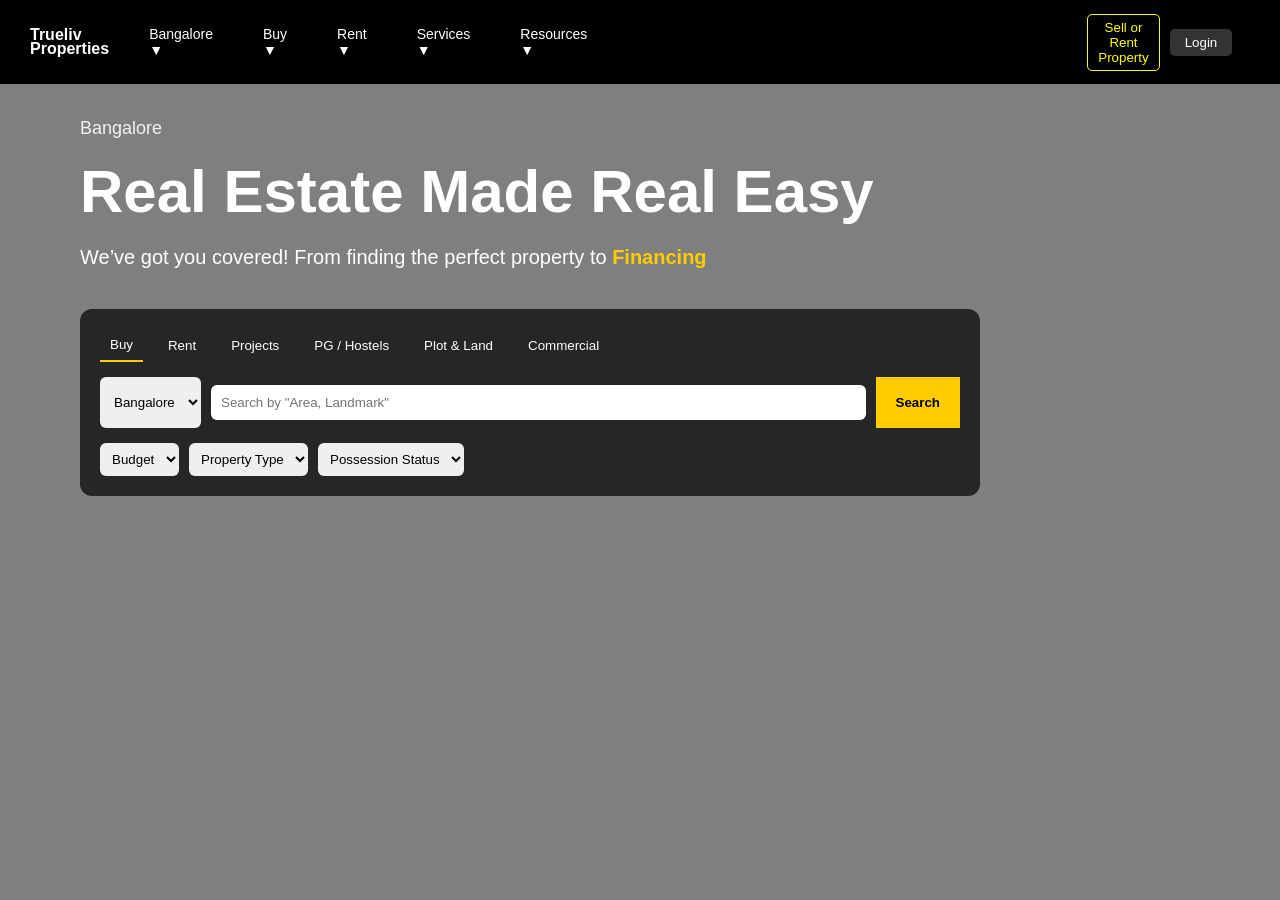
==== index.html @ f79387be "New project" ====
<!DOCTYPE html>
<html>
<head>
    <meta charset="UTF-8">
    <meta name="viewport" content="width=device-width, initial-scale=1.0">
    <title>Trueliv.Properties</title>
    <link rel="stylesheet" href="statics/style/style.css">
</head>

<body>

<!-- NAVBAR -->
<div class="navbar">

    <div class="logo">Trueliv<br>Properties</div>

    <ul class="menu">
        <li class="dropdown" id="cityDropdown">Bangalore ▼
            <div class="dropdown-box" id="dropdown">

       <div class="container">

    <!-- Search -->
   <div class="search-box">
    🔍 <input type="text" id="searchInput" placeholder="Select or type your area">
   </div>
   <p id="noResult" style="display:none; color:red; text-align:center;">
    No results found
   </p>
   
    <!-- Detect Location -->
    <div class="location-row">
    <span id="detectLocation">📍 Detect my location</span>
    <span id="resetLocation">Reset Area</span>
</div>
<h3 id="resultCity"></h3>
    <!-- Top Cities -->
    <div class="section-title">Top Areas</div>

    <div class="city-grid">

    <a href="whitefield.html" class="city-card">
        <img src="https://img.icons8.com/ios/50/city.png">
        <p>Whitefield</p>
    </a>

    <a href="jpnagar.html" class="city-card">
        <img src="https://img.icons8.com/ios/50/city.png">
        <p>JP Nagar</p>
    </a>

    <a href="banashankari.html" class="city-card">
        <img src="https://img.icons8.com/ios/50/city.png">
        <p>Banashankari</p>
    </a>

    <a href="marathalli.html" class="city-card">
        <img src="https://img.icons8.com/ios/50/city.png">
        <p>Marathalli</p>
    </a>

    <a href="bommanahalli.html" class="city-card">
        <img src="https://img.icons8.com/ios/50/city.png">
        <p>Bommanahalli</p>
    </a>

    <a href="jaraganahalli.html" class="city-card">
        <img src="https://img.icons8.com/ios/50/city.png">
        <p>Jaraganahalli</p>
    </a>

    <a href="hsr.html" class="city-card">
        <img src="https://img.icons8.com/ios/50/city.png">
        <p>HSR Layout</p>
    </a>

    <a href="btm.html" class="city-card">
        <img src="https://img.icons8.com/ios/50/city.png">
        <p>BTM Layout</p>
    </a>

    <a href="silkboard.html" class="city-card">
        <img src="https://img.icons8.com/ios/50/city.png">
        <p>Silk Board</p>
    </a>

    <a href="electroniccity.html" class="city-card">
        <img src="https://img.icons8.com/ios/50/city.png">
        <p>Electronic City</p>
    </a>

    <a href="konankunte.html" class="city-card">
        <img src="https://img.icons8.com/ios/50/city.png">
        <p>Konankunte Cross</p>
    </a>

    <a href="jayanagar.html" class="city-card">
        <img src="https://img.icons8.com/ios/50/city.png">
        <p>Jayanagar</p>
    </a>

</div>

    <!-- Other Cities -->
   <div class="section-title">Zones</div>

<div class="other-cities">
    <a href="south-bangalore.html">South Bangalore</a>
    <a href="north-bangalore.html">North Bangalore</a>
    <a href="east-bangalore.html">East Bangalore</a>
    <a href="west-bangalore.html">West Bangalore</a>
</div>

</div>

    </div>
        </li>
        <li>Buy ▼</li>
        <li>Rent ▼</li>
        <li>Services ▼</li>
        <li>Resources ▼</li>
    </ul>

    <div class="right">

        
        <button class="outline-btn">
            Sell or Rent Property 
        </button>

       

        <!-- ✅ CONNECTED LOGIN BUTTON -->
        <button class="login-btn" onclick="openModal()">Login</button>

    </div>

</div>


<!-- MODAL -->
<div class="modal" id="modal">

    <!-- LOGIN -->
    <div class="box" id="loginBox">
        <span class="close" onclick="closeModal()">✖</span>

        <h2>Login to Continue</h2>

        <div class="phone-box">
            <div class="country">+91</div>
            <input type="text" id="loginPhone" placeholder="Enter Mobile Number">
        </div>

        <button class="btn" onclick="login()">Proceed to Login →</button>

        <p>Don’t have an account? 
            <a onclick="showRegister()">Create Account</a>
        </p>
    </div>

    <!-- REGISTER -->
    <div class="box hidden" id="registerBox">
        <span class="close" onclick="closeModal()">✖</span>

        <h2>Create Account</h2>

        <input type="text" id="name" placeholder="Full Name">
        <input type="text" id="phone" placeholder="Mobile Number">
        <input type="password" id="password" placeholder="Password">

        <button class="btn" onclick="register()">Register</button>

        <p>Already have account? 
            <a onclick="showLogin()">Login</a>
        </p>
    </div>

</div>

<!-- HERO SECTION -->
<section class="hero">

    <div class="overlay"></div>

    <div class="hero-content">

        <p class="city">Bangalore</p>

        <h1>Real Estate Made Real Easy</h1>

        <p class="tagline">
            We’ve got you covered! From finding the perfect property to 
            <span>Financing</span>
        </p>

        <!-- SEARCH PANEL -->
        <div class="search-panel">

            <!-- Tabs -->
            <div class="tabs">
                <button class="active">Buy</button>
                <button>Rent</button>
                <button>Projects</button>
                <button>PG / Hostels</button>
                <button>Plot & Land</button>
                <button>Commercial</button>
            </div>

            <!-- Search Bar -->
            <div class="search-row">

                <select>
                    <option>Bangalore</option>
                    <option>Mysore</option>
                </select>

                <input type="text" placeholder='Search by "Area, Landmark"'>

                <button class="search-btn">Search</button>

            </div>

            <!-- Filters -->
            <div class="filters">

                <select>
                    <option>Budget</option>
                </select>

                <select>
                    <option>Property Type</option>
                </select>

                <select>
                    <option>Possession Status</option>
                </select>

            </div>

        </div>

    </div>

</section>

<script src="statics/scripts/javascript.js"></script>

</body>
</html>
---- statics/style/style.css ----
body {
    margin: 0;
    font-family: 'Segoe UI', sans-serif;
}



/* LOGIN BUTTON */
.top-btn {
    position: absolute;
    top: 20px;
    right: 30px;
    padding: 10px 20px;
    background: black;
    color: white;
    border-radius: 6px;
    cursor: pointer;
}

/* MODAL */
.modal {
    display: none;
    position: fixed;
    inset: 0;
    background: rgba(0,0,0,0.7);
    backdrop-filter: blur(5px);
    justify-content: center;
    align-items: center;
}

/* BOX */
.box {
    width: 350px;
    background: white;
    padding: 25px;
    border-radius: 15px;
    text-align: center;
    position: relative;
}

/* CLOSE */
.close {
    position: absolute;
    top: 10px;
    right: 15px;
    cursor: pointer;
}

/* INPUT */
input {
    width: 100%;
    padding: 10px;
    margin: 8px 0;
    border-radius: 8px;
    border: 1px solid #ddd;
}

/* PHONE */
.phone-box {
    display: flex;
    border: 1px solid #ddd;
    border-radius: 10px;
    overflow: hidden;
}

.country {
    background: #f5f5f5;
    padding: 10px;
}

/* BUTTON */
.btn {
    width: 100%;
    padding: 12px;
    background: #e6d690;
    border: none;
    border-radius: 10px;
    cursor: pointer;
    font-weight: bold;
    margin-top: 10px;
}

/* LINKS */
a {
    cursor: pointer;
    color: black;
}

.hidden {
    display: none;
}

/* index page */
/* ===== RESET ===== */
body {
    margin: 0;
    font-family: 'Segoe UI', sans-serif;
}

/* ===== NAVBAR ===== */
.navbar {
    background: #000;
    color: #fff;
    display: flex;
    align-items: center;
    justify-content: space-between;
    padding: 10px 30px;

    position: fixed;
    width: 100%;
    top: 0;
    z-index: 1000;
}

/* LOGO */
.logo {
    font-weight: bold;
    line-height: 14px;
}

/* MENU */
.menu {
    list-style: none;
    display: flex;
    gap: 50px;
    margin-right: 500px;
}

.menu li {
    cursor: pointer;
    font-size: 14px;
}

/* RIGHT SIDE */
.right {
    display: flex;
    align-items: center;
    gap: 10px;
    margin-right: 100px;
}

/* BUTTONS */
.data-btn {
    background: black;
    color: yellow;
    border: 1px solid yellow;
    padding: 5px 10px;
    border-radius: 5px;
    cursor: pointer;
}

.outline-btn {
    background: transparent;
    border: 1px solid yellow;
    color: yellow;
    padding: 5px 10px;
    border-radius: 5px;
    cursor: pointer;
}

/* LOGIN BUTTON */
.login-btn {
    background: #333;
    color: white;
    padding: 6px 15px;
    border: none;
    border-radius: 5px;
    cursor: pointer;
}

/* HEART */
.heart {
    font-size: 20px;
    cursor: pointer;
}

/* NEW TAG */
.new {
    background: yellow;
    color: black;
    font-size: 10px;
    padding: 2px 5px;
    border-radius: 4px;
    margin-left: 5px;
}


/* ===== MODAL ===== */
.modal {
    display: none;
    position: fixed;
    inset: 0;
    background: rgba(0,0,0,0.7);
    backdrop-filter: blur(5px);
    justify-content: center;
    align-items: center;
    z-index: 2000;
}

/* BOX */
.box {
    width: 350px;
    background: #fff;
    padding: 25px;
    border-radius: 15px;
    text-align: center;
    position: relative;
    animation: popup 0.3s ease;
}

/* POPUP ANIMATION */
@keyframes popup {
    from {
        transform: scale(0.8);
        opacity: 0;
    }
    to {
        transform: scale(1);
        opacity: 1;
    }
}

/* CLOSE */
.close {
    position: absolute;
    top: 10px;
    right: 15px;
    cursor: pointer;
    font-size: 18px;
}

/* INPUT */
input {
    width: 100%;
    padding: 10px;
    margin: 8px 0;
    border-radius: 8px;
    border: 1px solid #ddd;
    outline: none;
}

/* PHONE INPUT */
.phone-box {
    display: flex;
    border: 1px solid #ddd;
    border-radius: 10px;
    overflow: hidden;
}

.country {
    background: #f5f5f5;
    padding: 10px;
}

/* BUTTON */
.btn {
    width: 100%;
    padding: 12px;
    background: #e6a890;
    border: none;
    border-radius: 10px;
    cursor: pointer;
    font-weight: bold;
    margin-top: 10px;
}

/* LINKS */
a {
    cursor: pointer;
    color: black;
    font-weight: 500;
}

/* HIDDEN */
.hidden {
    display: none;
}

/*Dropdown*/
.dropdown {
    position: relative;
}

/* HIDDEN BOX */
.dropdown-box {
    position: absolute;
    top: 35px;
    left: 0;
    width: 250px;
    background: white;
    color: black;
    border-radius: 10px;
    padding: 10px;
    display: none;
}
.dropdown-box.show {
    display: block;
}


/* Areas */

.container {
    width: 320px;
    background: #fff;
    border-radius: 8px;
    box-shadow: 0 4px 10px rgba(0,0,0,0.2);
    padding: 10px;
}

/* Search bar */
.search-box {
    display: flex;
    align-items: center;
    border: 1px solid #ddd;
    border-radius: 6px;
    padding: 8px;
    margin-bottom: 10px;
}

.search-box input {
    border: none;
    outline: none;
    width: 100%;
    font-size: 14px;
}

/* Location row */
.location-row {
    display: flex;
    justify-content: space-between;
    padding: 10px 5px;
    font-size: 14px;
    border-bottom: 1px solid #eee;
}

.location-row span {
    cursor: pointer;
    color: #0073e6;
}

/* Section titles */
.section-title {
    font-weight: bold;
    margin: 10px 5px;
    font-size: 14px;
    color: #555;
}

/* Top cities grid */
.city-grid {
    display: grid;
    grid-template-columns: repeat(4, 1fr);
    gap: 5px;
}

.city-card {
    border: 1px solid #eee;
    text-align: center;
    padding: 10px 5px;
    cursor: pointer;
    border-radius: 4px;
    transition: 0.2s;
    text-decoration: none;
    color: inherit;
    display: block;
}


.city-card:hover {
    background: #f0f8ff;
}

.city-card img {
    width: 24px;
    margin-bottom: 5px;
}

.city-card p {
    font-size: 12px;
    margin: 0;
}

/* Other cities */
.other-cities {
    max-height: 150px;
    overflow-y: auto;
}




.other-cities a {
    display: inline-block;
    padding: 10px 15px;
    margin: 5px;
    background: #f5f5f5;
    border-radius: 8px;
    text-decoration: none;
    color: black;
    cursor: pointer;
}

.other-cities a:hover {
    background: #ddd;
}

/* home page */
/* HERO SECTION */
.hero {
    height: 100vh;
    background: url('https://images.unsplash.com/photo-1560518883-ce09059eeffa') no-repeat center/cover;
    position: relative;
    color: white;
}

.overlay {
    position: absolute;
    width: 100%;
    height: 100%;
    background: rgba(0,0,0,0.5);
}

/* CONTENT */
.hero-content {
    position: relative;
    z-index: 2;
    padding: 100px 80px;
    max-width: 900px;
}

.city {
    font-size: 18px;
    opacity: 0.9;
}

.hero h1 {
    font-size: 60px;
    margin: 10px 0;
}

.tagline {
    font-size: 20px;
}

.tagline span {
    color: #ffcc00;
    font-weight: bold;
}

/* SEARCH PANEL */
.search-panel {
    margin-top: 40px;
    background: rgba(0,0,0,0.7);
    padding: 20px;
    border-radius: 12px;
}

/* TABS */
.tabs {
    display: flex;
    gap: 15px;
    margin-bottom: 15px;
}

.tabs button {
    background: transparent;
    border: none;
    color: white;
    padding: 8px 10px;
    cursor: pointer;
}

.tabs .active {
    border-bottom: 2px solid #ffcc00;
}

/* SEARCH ROW */
.search-row {
    display: flex;
    gap: 10px;
}

.search-row select,
.search-row input {
    padding: 10px;
    border-radius: 6px;
    border: none;
}

.search-row input {
    flex: 1;
}

.search-btn {
    background: #ffcc00;
    border: none;
    padding: 10px 20px;
    font-weight: bold;
    cursor: pointer;
}

/* FILTERS */
.filters {
    margin-top: 15px;
    display: flex;
    gap: 10px;
}

.filters select {
    padding: 8px;
    border-radius: 6px;
    border: none;
}
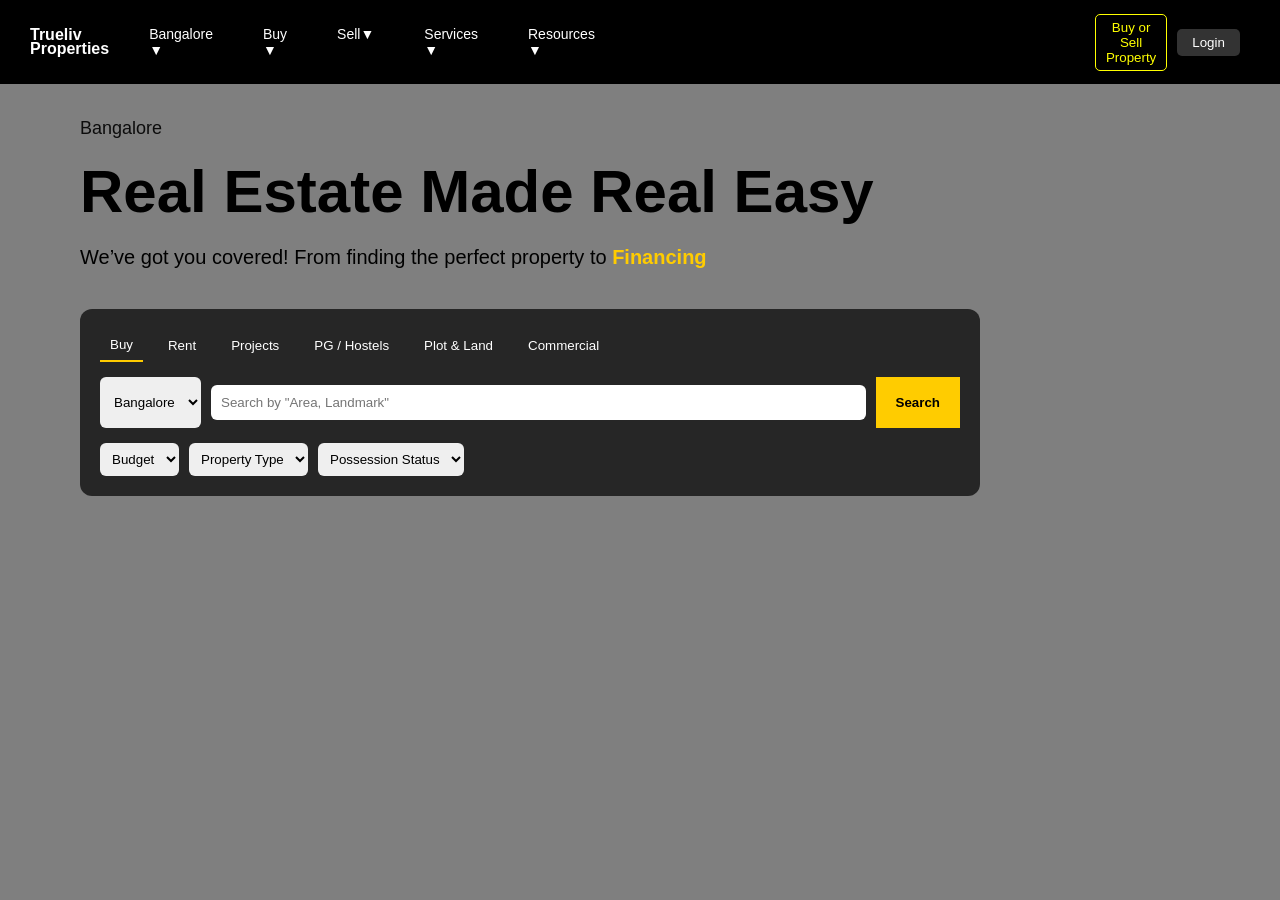
==== commit f18dcc28: "new project" ====
--- a/index.html
+++ b/index.html
@@ -116,7 +116,7 @@
     </div>
         </li>
         <li>Buy ▼</li>
-        <li>Rent ▼</li>
+        <li>Sell▼</li>
         <li>Services ▼</li>
         <li>Resources ▼</li>
     </ul>
@@ -125,7 +125,7 @@
 
         
         <button class="outline-btn">
-            Sell or Rent Property 
+            Buy or Sell Property 
         </button>
 
        
--- a/statics/style/style.css
+++ b/statics/style/style.css
@@ -286,12 +286,15 @@
     position: absolute;
     top: 35px;
     left: 0;
-    width: 250px;
+    width: 400px;
     background: white;
     color: black;
     border-radius: 10px;
     padding: 10px;
     display: none;
+     max-height: 400px;
+      overflow-y: auto;
+      z-index: 1000;
 }
 .dropdown-box.show {
     display: block;
@@ -351,7 +354,7 @@
 .city-grid {
     display: grid;
     grid-template-columns: repeat(4, 1fr);
-    gap: 5px;
+    
 }
 
 .city-card {
@@ -385,6 +388,13 @@
 .other-cities {
     max-height: 150px;
     overflow-y: auto;
+      flex: 1 1 calc(50% - 10px); /* 2 items per row */
+    text-align: center;
+     padding: 8px 0;
+    border-radius: 6px;
+    background: #f5f5f5;
+    text-decoration: none;
+    color: black;
 }
 
 
@@ -408,10 +418,11 @@
 /* home page */
 /* HERO SECTION */
 .hero {
+    
     height: 100vh;
-    background: url('https://images.unsplash.com/photo-1560518883-ce09059eeffa') no-repeat center/cover;
-    position: relative;
-    color: white;
+    background: url('https://images.unsplash.com/photo-1560518883-ce09059eeffa?w=1920&h=1080&fit=crop') no-repeat center/cover;
+    background-attachment: scroll; /* faster than fixed */
+
 }
 
 .overlay {
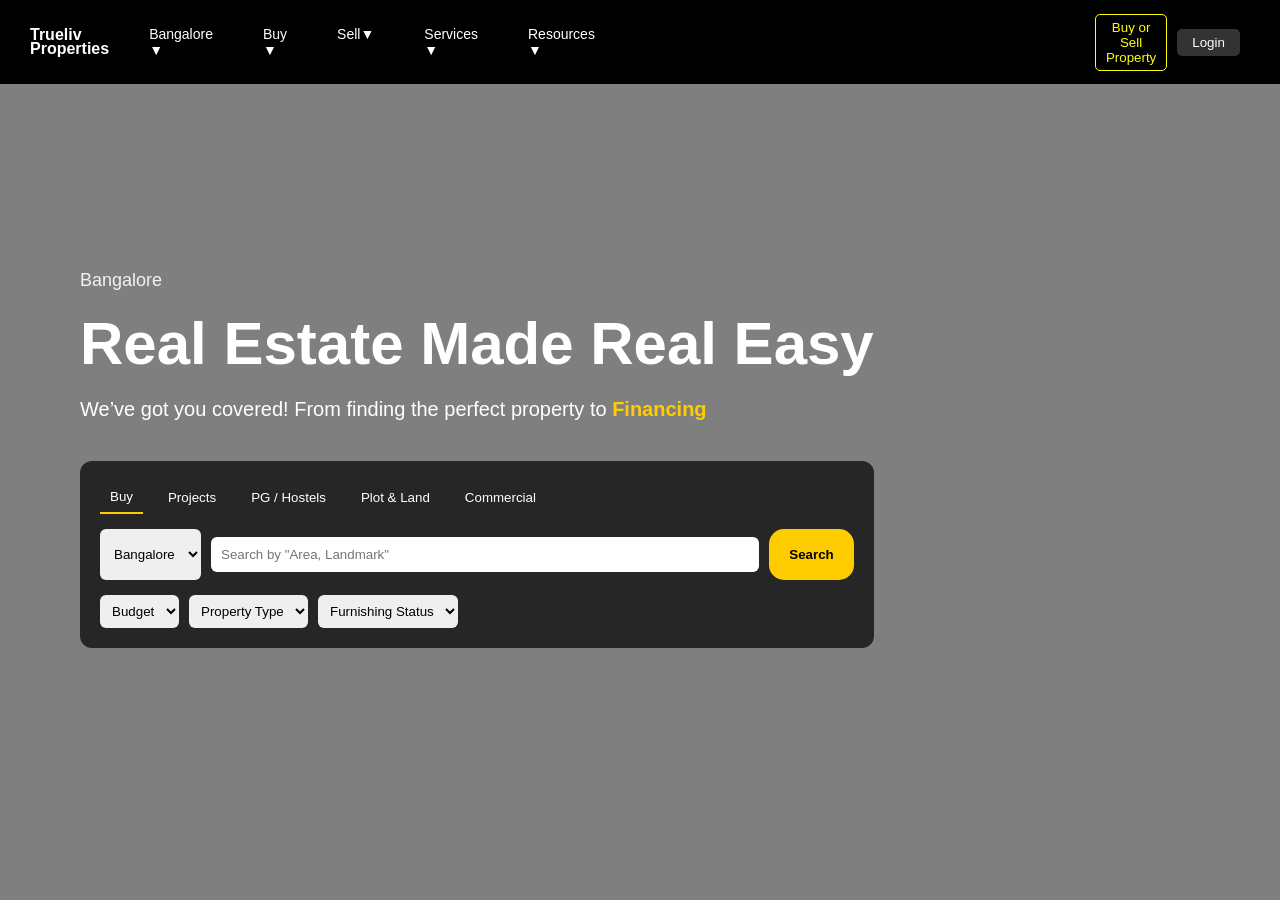
==== commit 5979d7a4: "update" ====
--- a/index.html
+++ b/index.html
@@ -200,7 +200,6 @@
             <!-- Tabs -->
             <div class="tabs">
                 <button class="active">Buy</button>
-                <button>Rent</button>
                 <button>Projects</button>
                 <button>PG / Hostels</button>
                 <button>Plot & Land</button>
@@ -233,7 +232,7 @@
                 </select>
 
                 <select>
-                    <option>Possession Status</option>
+                    <option>Furnishing Status</option>
                 </select>
 
             </div>
--- a/statics/style/style.css
+++ b/statics/style/style.css
@@ -422,7 +422,10 @@
     height: 100vh;
     background: url('https://images.unsplash.com/photo-1560518883-ce09059eeffa?w=1920&h=1080&fit=crop') no-repeat center/cover;
     background-attachment: scroll; /* faster than fixed */
-
+    color: white;
+     position: relative;
+     display: flex;
+     align-items: center;
 }
 
 .overlay {
@@ -509,6 +512,7 @@
     padding: 10px 20px;
     font-weight: bold;
     cursor: pointer;
+    border-radius:15px;
 }
 
 /* FILTERS */
@@ -522,4 +526,6 @@
     padding: 8px;
     border-radius: 6px;
     border: none;
-}+}
+
+
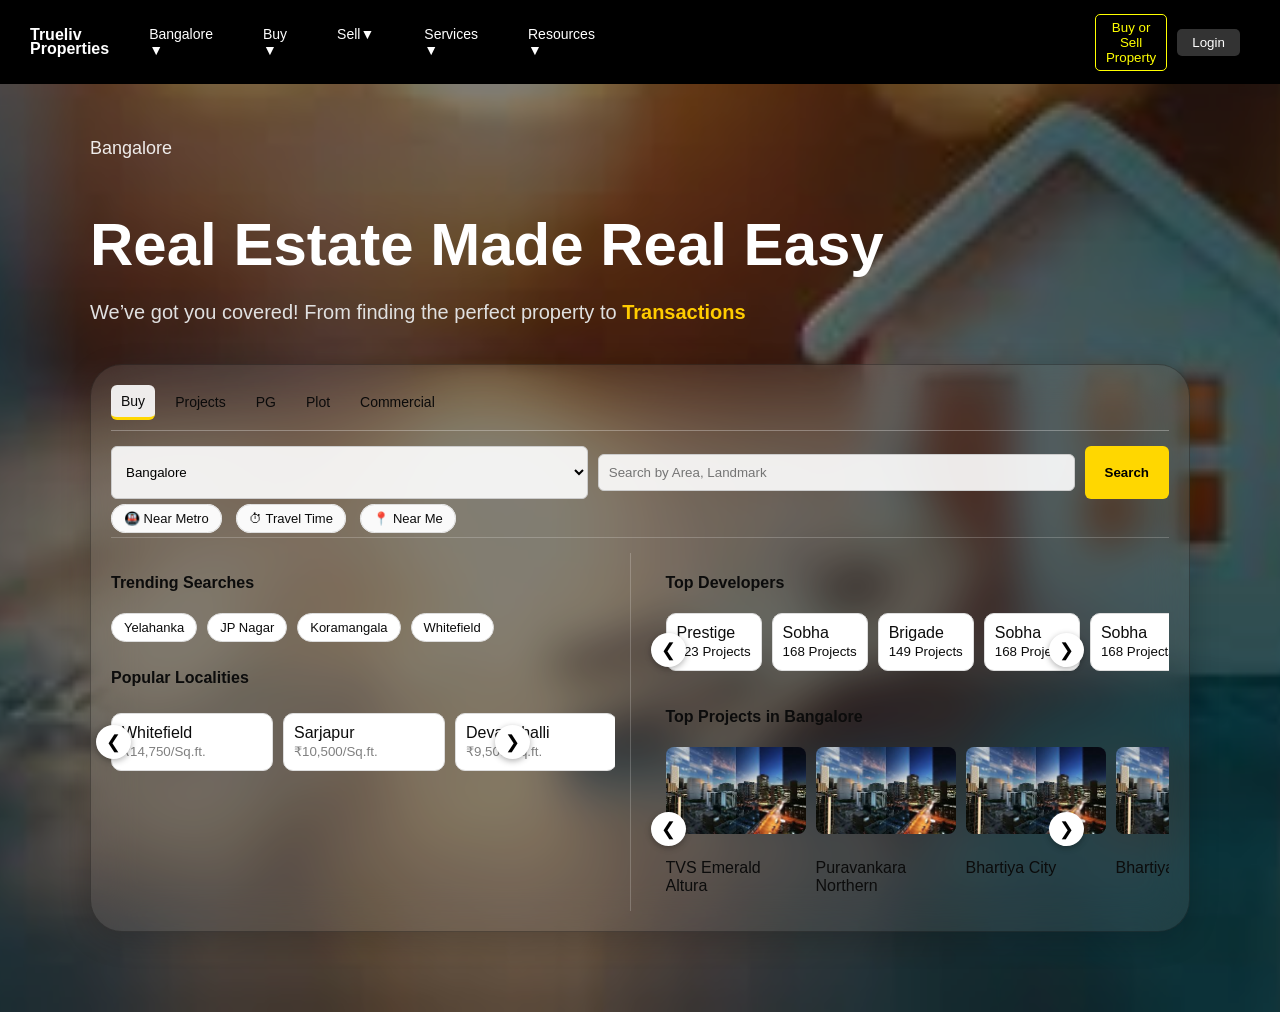
==== commit 8c828fcd: "update" ====
--- a/index.html
+++ b/index.html
@@ -11,237 +11,336 @@
 
 <!-- NAVBAR -->
 <div class="navbar">
-
     <div class="logo">Trueliv<br>Properties</div>
-
     <ul class="menu">
         <li class="dropdown" id="cityDropdown">Bangalore ▼
             <div class="dropdown-box" id="dropdown">
-
-       <div class="container">
-
-    <!-- Search -->
-   <div class="search-box">
-    🔍 <input type="text" id="searchInput" placeholder="Select or type your area">
-   </div>
-   <p id="noResult" style="display:none; color:red; text-align:center;">
-    No results found
-   </p>
-   
-    <!-- Detect Location -->
-    <div class="location-row">
-    <span id="detectLocation">📍 Detect my location</span>
-    <span id="resetLocation">Reset Area</span>
-</div>
-<h3 id="resultCity"></h3>
-    <!-- Top Cities -->
-    <div class="section-title">Top Areas</div>
-
-    <div class="city-grid">
-
-    <a href="whitefield.html" class="city-card">
-        <img src="https://img.icons8.com/ios/50/city.png">
-        <p>Whitefield</p>
-    </a>
-
-    <a href="jpnagar.html" class="city-card">
-        <img src="https://img.icons8.com/ios/50/city.png">
-        <p>JP Nagar</p>
-    </a>
-
-    <a href="banashankari.html" class="city-card">
-        <img src="https://img.icons8.com/ios/50/city.png">
-        <p>Banashankari</p>
-    </a>
-
-    <a href="marathalli.html" class="city-card">
-        <img src="https://img.icons8.com/ios/50/city.png">
-        <p>Marathalli</p>
-    </a>
-
-    <a href="bommanahalli.html" class="city-card">
-        <img src="https://img.icons8.com/ios/50/city.png">
-        <p>Bommanahalli</p>
-    </a>
-
-    <a href="jaraganahalli.html" class="city-card">
-        <img src="https://img.icons8.com/ios/50/city.png">
-        <p>Jaraganahalli</p>
-    </a>
-
-    <a href="hsr.html" class="city-card">
-        <img src="https://img.icons8.com/ios/50/city.png">
-        <p>HSR Layout</p>
-    </a>
-
-    <a href="btm.html" class="city-card">
-        <img src="https://img.icons8.com/ios/50/city.png">
-        <p>BTM Layout</p>
-    </a>
-
-    <a href="silkboard.html" class="city-card">
-        <img src="https://img.icons8.com/ios/50/city.png">
-        <p>Silk Board</p>
-    </a>
-
-    <a href="electroniccity.html" class="city-card">
-        <img src="https://img.icons8.com/ios/50/city.png">
-        <p>Electronic City</p>
-    </a>
-
-    <a href="konankunte.html" class="city-card">
-        <img src="https://img.icons8.com/ios/50/city.png">
-        <p>Konankunte Cross</p>
-    </a>
-
-    <a href="jayanagar.html" class="city-card">
-        <img src="https://img.icons8.com/ios/50/city.png">
-        <p>Jayanagar</p>
-    </a>
-
-</div>
-
-    <!-- Other Cities -->
-   <div class="section-title">Zones</div>
-
-<div class="other-cities">
-    <a href="south-bangalore.html">South Bangalore</a>
-    <a href="north-bangalore.html">North Bangalore</a>
-    <a href="east-bangalore.html">East Bangalore</a>
-    <a href="west-bangalore.html">West Bangalore</a>
-</div>
-
-</div>
-
-    </div>
+                <div class="container">
+                    <!-- Search -->
+                     <div class="search-box">
+                        🔍 <input type="text" id="searchInput" placeholder="Select or type your area">
+                    </div>
+                    <p id="noResult" style="display:none; color:red; text-align:center;">
+                        No results found
+                    </p>
+                    <!-- Detect Location -->
+                     <div class="location-row">
+                        <span id="detectLocation">📍 Detect my location</span>
+                        <span id="resetLocation">Reset Area</span>
+                    </div>
+                    <h3 id="resultCity"></h3>
+                    <!-- Top Cities -->
+                     <div class="section-title">Top Areas</div>
+                     <div class="city-grid">
+                        <a href="whitefield.html" class="city-card">
+                            <img src="https://img.icons8.com/ios/50/city.png">
+                            <p>Whitefield</p>
+                        </a>
+                        <a href="jpnagar.html" class="city-card">
+                            <img src="https://img.icons8.com/ios/50/city.png">
+                            <p>JP Nagar</p>
+                        </a>
+                        <a href="banashankari.html" class="city-card">
+                            <img src="https://img.icons8.com/ios/50/city.png">
+                            <p>Banashankari</p>
+                        </a>
+                        <a href="marathalli.html" class="city-card">
+                            <img src="https://img.icons8.com/ios/50/city.png">
+                            <p>Marathalli</p>
+                        </a>
+                        <a href="bommanahalli.html" class="city-card">
+                            <img src="https://img.icons8.com/ios/50/city.png">
+                            <p>Bommanahalli</p>
+                        </a>
+                        <a href="jaraganahalli.html" class="city-card">
+                            <img src="https://img.icons8.com/ios/50/city.png">
+                            <p>Jaraganahalli</p>
+                        </a>
+                        <a href="hsr.html" class="city-card">
+                            <img src="https://img.icons8.com/ios/50/city.png">
+                            <p>HSR Layout</p>
+                        </a>
+                        <a href="btm.html" class="city-card">
+                            <img src="https://img.icons8.com/ios/50/city.png">
+                            <p>BTM Layout</p>
+                        </a>
+                        <a href="silkboard.html" class="city-card">
+                            <img src="https://img.icons8.com/ios/50/city.png">
+                            <p>Silk Board</p>
+                        </a>
+                        <a href="electroniccity.html" class="city-card">
+                            <img src="https://img.icons8.com/ios/50/city.png">
+                            <p>Electronic City</p>
+                        </a>
+                        <a href="konankunte.html" class="city-card">
+                            <img src="https://img.icons8.com/ios/50/city.png">
+                            <p>Konankunte Cross</p>
+                        </a>
+                        <a href="jayanagar.html" class="city-card">
+                            <img src="https://img.icons8.com/ios/50/city.png">
+                            <p>Jayanagar</p>
+                        </a>
+                    </div>
+                    <!-- Other Cities -->
+                     <div class="section-title">Zones</div>
+                     <div class="other-cities">
+                        <a href="south-bangalore.html">South Bangalore</a>
+                        <a href="north-bangalore.html">North Bangalore</a>
+                        <a href="east-bangalore.html">East Bangalore</a>
+                        <a href="west-bangalore.html">West Bangalore</a>
+                    </div>
+                </div>
+            </div>
         </li>
         <li>Buy ▼</li>
         <li>Sell▼</li>
         <li>Services ▼</li>
         <li>Resources ▼</li>
     </ul>
-
     <div class="right">
-
-        
         <button class="outline-btn">
             Buy or Sell Property 
         </button>
-
-       
-
         <!-- ✅ CONNECTED LOGIN BUTTON -->
-        <button class="login-btn" onclick="openModal()">Login</button>
-
+         <button class="login-btn" onclick="openModal()">Login</button>
+        </div>
     </div>
+    <!-- MODAL -->
+     <div class="modal" id="modal">
+        <!-- LOGIN -->
+         <div class="box" id="loginBox">
+            <span class="close" onclick="closeModal()">✖</span>
+            <h2>Login to Continue</h2>
+            <div class="phone-box">
+                <div class="country">+91</div>
+                <input type="text" id="loginPhone" placeholder="Enter Mobile Number">
+            </div>
+            <button class="btn" onclick="login()">Proceed to Login →</button>
+            <p>Don’t have an account? 
+                <a onclick="showRegister()">Create Account</a>
+            </p>
+        </div>
+        <!-- REGISTER -->
+         <div class="box hidden" id="registerBox">
+            <span class="close" onclick="closeModal()">✖</span>
+            <h2>Create Account</h2>
+            <input type="text" id="name" placeholder="Full Name">
+            <input type="text" id="phone" placeholder="Mobile Number">
+            <input type="password" id="password" placeholder="Password">
+            <button class="btn" onclick="register()">Register</button>
+            <p>Already have account? 
+                <a onclick="showLogin()">Login</a>
+            </p>
+        </div>
+    </div>
+    <section class="hero">
+        <div class="overlay"></div>
+        <div class="hero-content">
+            <p class="city">Bangalore</p>
+            <h1>Real Estate Made Real Easy</h1>
+            <p class="tagline">
+                We’ve got you covered! From finding the perfect property to 
+                <span>Transactions</span>
+            </p>
+            <div class="search-panel">
+                <!-- Tabs -->
+                 <div class="tabs">
+                    <button class="tab-btn active" data-tab="buy">Buy</button>
+                    <button class="tab-btn" data-tab="projects">Projects</button>
+                    <button class="tab-btn" data-tab="pg">PG</button>
+                    <button class="tab-btn" data-tab="plot">Plot</button>
+                    <button class="tab-btn" data-tab="commercial">Commercial</button>
+                </div>
+                <!-- GLOBAL FILTERS -->
+                 <div class="filters" id="filters">
+                    <select><option>Budget</option></select>
+                    <select><option>Property Type</option></select>
+                    <select><option>Furnishing Status</option></select>
+                </div>
+                <!-- BUY TAB -->
+                 <div class="tab-content" id="buy">
+                    <div class="search-row">
+                        <select><option>Bangalore</option></select>
+                        <input placeholder="Search by Area, Landmark">
+                        <button class="search-btn">Search</button>
+                    </div>
+                    <div class="buy-expanded">
+                        <div class="quick-options">
+                            <span>🚇 Near Metro</span>
+                            <span>⏱ Travel Time</span>
+                            <span>📍 Near Me</span>
+                        </div>
+                        <hr>
+                        <div class="buy-content">
+                            <!-- LEFT -->
+                             <div class="buy-left">
+                                <h4>Trending Searches</h4>
+                                <div class="chips">
+                                    <span>Yelahanka</span>
+                                    <span>JP Nagar</span>
+                                    <span>Koramangala</span>
+                                    <span>Whitefield</span>
+                                </div>
+                                <h4>Popular Localities</h4>
+                                <div class="slider-container">
+                                    <button class="slide-btn left" onclick="scrollLocalities(this,-1)">&#10094;</button>
+                                    <div class="localities-slider">
+                                        <div class="loc">Whitefield<br><small>₹14,750/Sq.ft.</small></div>
+                                        <div class="loc">Sarjapur<br><small>₹10,500/Sq.ft.</small></div>
+                                        <div class="loc">Devanahalli<br><small>₹9,500/Sq.ft.</small></div>
+                                        <div class="loc">HSR Layout<br><small>₹12,000/Sq.ft.</small></div>
+                                        <div class="loc">JP Nagar<br><small>₹11,200/Sq.ft.</small></div>
+                                        <div class="loc">Devanahalli<br><small>₹9,500/Sq.ft.</small></div>
+                                        <div class="loc">HSR Layout<br><small>₹12,000/Sq.ft.</small></div>
+                                        <div class="loc">Devanahalli<br><small>₹9,500/Sq.ft.</small></div>
+                                        <div class="loc">HSR Layout<br><small>₹12,000/Sq.ft.</small></div>
+                                    </div>
+                                    <button class="slide-btn right" onclick="scrollLocalities(this,1)">&#10095;</button>
+                                </div>
+                            </div>
+                            <!-- RIGHT -->
+                             <div class="buy-right">
+                                <h4>Top Developers</h4>
+                                <div class="slider-container">
+                                    <button class="slide-btn left" onclick="scrollDevelopers(this,-1)">&#10094;</button>
+                                    <div class="developers slider">
+                                        <span>Prestige<br><small>223 Projects</small></span>
+                                        <span>Sobha<br><small>168 Projects</small></span>
+                                        <span>Brigade<br><small>149 Projects</small></span>
+                                        <span>Sobha<br><small>168 Projects</small></span>
+                                        <span>Sobha<br><small>168 Projects</small></span>
+                                        <span>Sobha<br><small>168 Projects</small></span>
+                                        <span>Sobha<br><small>168 Projects</small></span>
+                                        <span>Sobha<br><small>168 Projects</small></span>
+                                        <span>Sobha<br><small>168 Projects</small></span>
+                                    </div>
+                                    <button class="slide-btn right">&#10095;</button>
+                                </div>
+                                <h4>Top Projects in Bangalore</h4>
+                                <div class="slider-container">
+                                    <button class="slide-btn left">&#10094;</button>
+                                    <div class="projects slider">
+                                        <div class="project">
+                                            <img src="images/images.jpg">
+                                            <p>TVS Emerald Altura</p>
+                                        </div>
+                                        <div class="project">
+                                            <img src="images/images.jpg">
+                                            <p>Puravankara Northern</p>
+                                        </div>
+                                        <div class="project">
+                                            <img src="images/images.jpg">
+                                            <p>Bhartiya City</p>
+                                        </div>
+                                        <div class="project">
+                                            <img src="images/images.jpg">
+                                            <p>Bhartiya City</p>
+                                        </div>
+                                    </div>
+                                    <button class="slide-btn right">&#10095;</button>
+                                </div>
+                            </div>
+                        </div>
+                    </div>
+                </div>
+
+<!-- OTHER TABS -->
+<div class="tab-content" id="projects">
+   <div class="search-row">
+                        <select><option>Bangalore</option></select>
+                        <input placeholder="Search by Area, Landmark">
+                        <button class="search-btn">Search</button>
+                    </div>
+                    <div class="buy-expanded">
+                        <div class="quick-options">
+                            <span>🚇 Near Metro</span>
+                            <span>⏱ Travel Time</span>
+                            <span>📍 Near Me</span>
+                        </div>
+                        <hr>
+                        <div class="buy-content">
+                            <!-- LEFT -->
+                             <div class="buy-left">
+                                <h4>Trending Searches</h4>
+                                <div class="chips">
+                                    <span>Yelahanka</span>
+                                    <span>JP Nagar</span>
+                                    <span>Koramangala</span>
+                                    <span>Whitefield</span>
+                                </div>
+                                <h4>Popular Localities</h4>
+                                <div class="slider-container">
+                                    <button class="slide-btn left" onclick="scrollLocalities(this,-1)">&#10094;</button>
+                                    <div class="localities-slider" ">
+                                        <div class="loc">Whitefield<br><small>₹14,750/Sq.ft.</small></div>
+                                        <div class="loc">Sarjapur<br><small>₹10,500/Sq.ft.</small></div>
+                                        <div class="loc">Devanahalli<br><small>₹9,500/Sq.ft.</small></div>
+                                        <div class="loc">HSR Layout<br><small>₹12,000/Sq.ft.</small></div>
+                                        <div class="loc">JP Nagar<br><small>₹11,200/Sq.ft.</small></div>
+                                        <div class="loc">Devanahalli<br><small>₹9,500/Sq.ft.</small></div>
+                                        <div class="loc">HSR Layout<br><small>₹12,000/Sq.ft.</small></div>
+                                        <div class="loc">Devanahalli<br><small>₹9,500/Sq.ft.</small></div>
+                                        <div class="loc">HSR Layout<br><small>₹12,000/Sq.ft.</small></div>
+                                    </div>
+                                    <button class="slide-btn right" onclick="scrollLocalities(this,1)">&#10095;</button>
+                                </div>
+                            </div>
+                            <!-- RIGHT -->
+                             <div class="buy-right">
+                                <h4>Top Developers</h4>
+                                <div class="slider-container">
+                                    <button class="slide-btn left" onclick="scrollDevelopers(this,-1)">&#10094;</button>
+                                    <div class="developers slider">
+                                        <span>Prestige<br><small>223 Projects</small></span>
+                                        <span>Sobha<br><small>168 Projects</small></span>
+                                        <span>Brigade<br><small>149 Projects</small></span>
+                                        <span>Sobha<br><small>168 Projects</small></span>
+                                        <span>Sobha<br><small>168 Projects</small></span>
+                                        <span>Sobha<br><small>168 Projects</small></span>
+                                        <span>Sobha<br><small>168 Projects</small></span>
+                                        <span>Sobha<br><small>168 Projects</small></span>
+                                        <span>Sobha<br><small>168 Projects</small></span>
+                                    </div>
+                                    <button class="slide-btn right">&#10095;</button>
+                                </div>
+                                <h4>Top Projects in Bangalore</h4>
+                                <div class="slider-container">
+                                    <button class="slide-btn left">&#10094;</button>
+                                    <div class="projects slider">
+                                        <div class="project">
+                                            <img src="images/images.jpg">
+                                            <p>TVS Emerald Altura</p>
+                                        </div>
+                                        <div class="project">
+                                            <img src="images/images.jpg">
+                                            <p>Puravankara Northern</p>
+                                        </div>
+                                        <div class="project">
+                                            <img src="images/images.jpg">
+                                            <p>Bhartiya City</p>
+                                        </div>
+                                        <div class="project">
+                                            <img src="images/images.jpg">
+                                            <p>Bhartiya City</p>
+                                        </div>
+                                    </div>
+                                    <button class="slide-btn right">&#10095;</button>
+                                </div>
+                            </div>
+                        </div>
+                    </div>
+                </div>
+            </div>
+<div class="tab-content" id="pg">PG content</div>
+<div class="tab-content" id="plot">Plot content</div>
+<div class="tab-content" id="commercial">Commercial content</div>
 
 </div>
-
-
-<!-- MODAL -->
-<div class="modal" id="modal">
-
-    <!-- LOGIN -->
-    <div class="box" id="loginBox">
-        <span class="close" onclick="closeModal()">✖</span>
-
-        <h2>Login to Continue</h2>
-
-        <div class="phone-box">
-            <div class="country">+91</div>
-            <input type="text" id="loginPhone" placeholder="Enter Mobile Number">
-        </div>
-
-        <button class="btn" onclick="login()">Proceed to Login →</button>
-
-        <p>Don’t have an account? 
-            <a onclick="showRegister()">Create Account</a>
-        </p>
-    </div>
-
-    <!-- REGISTER -->
-    <div class="box hidden" id="registerBox">
-        <span class="close" onclick="closeModal()">✖</span>
-
-        <h2>Create Account</h2>
-
-        <input type="text" id="name" placeholder="Full Name">
-        <input type="text" id="phone" placeholder="Mobile Number">
-        <input type="password" id="password" placeholder="Password">
-
-        <button class="btn" onclick="register()">Register</button>
-
-        <p>Already have account? 
-            <a onclick="showLogin()">Login</a>
-        </p>
-    </div>
-
 </div>
-
-<!-- HERO SECTION -->
-<section class="hero">
-
-    <div class="overlay"></div>
-
-    <div class="hero-content">
-
-        <p class="city">Bangalore</p>
-
-        <h1>Real Estate Made Real Easy</h1>
-
-        <p class="tagline">
-            We’ve got you covered! From finding the perfect property to 
-            <span>Financing</span>
-        </p>
-
-        <!-- SEARCH PANEL -->
-        <div class="search-panel">
-
-            <!-- Tabs -->
-            <div class="tabs">
-                <button class="active">Buy</button>
-                <button>Projects</button>
-                <button>PG / Hostels</button>
-                <button>Plot & Land</button>
-                <button>Commercial</button>
-            </div>
-
-            <!-- Search Bar -->
-            <div class="search-row">
-
-                <select>
-                    <option>Bangalore</option>
-                    <option>Mysore</option>
-                </select>
-
-                <input type="text" placeholder='Search by "Area, Landmark"'>
-
-                <button class="search-btn">Search</button>
-
-            </div>
-
-            <!-- Filters -->
-            <div class="filters">
-
-                <select>
-                    <option>Budget</option>
-                </select>
-
-                <select>
-                    <option>Property Type</option>
-                </select>
-
-                <select>
-                    <option>Furnishing Status</option>
-                </select>
-
-            </div>
-
-        </div>
-
-    </div>
-
 </section>
+
+
+
 
 <script src="statics/scripts/javascript.js"></script>
 
--- a/statics/style/style.css
+++ b/statics/style/style.css
@@ -416,45 +416,47 @@
 }
 
 /* home page */
-/* HERO SECTION */
 .hero {
-    
-    height: 100vh;
-    background: url('https://images.unsplash.com/photo-1560518883-ce09059eeffa?w=1920&h=1080&fit=crop') no-repeat center/cover;
-    background-attachment: scroll; /* faster than fixed */
+    background: url("[data-uri]") center/cover no-repeat;
+    padding: 120px 20px 80px; /* more top space */
+    position: relative;
     color: white;
-     position: relative;
-     display: flex;
-     align-items: center;
-}
-
+}
 .overlay {
     position: absolute;
+    top: 0;
+    left: 0;
     width: 100%;
     height: 100%;
-    background: rgba(0,0,0,0.5);
+    background: rgba(0,0,0,0.45); /* lighter so text visible */
+    z-index: 1;
 }
 
 /* CONTENT */
 .hero-content {
     position: relative;
     z-index: 2;
-    padding: 100px 80px;
-    max-width: 900px;
+    max-width: 1100px;
+    margin: auto;
 }
 
 .city {
     font-size: 18px;
     opacity: 0.9;
+    margin-bottom: 10px;
 }
 
 .hero h1 {
     font-size: 60px;
-    margin: 10px 0;
+    font-weight: bold;
+    line-height: 1.2;
+    margin-bottom: 15px;
 }
 
 .tagline {
     font-size: 20px;
+     color: #e0e0e0;   /* visible grey */
+    margin-bottom: 25px;
 }
 
 .tagline span {
@@ -480,12 +482,15 @@
 .tabs button {
     background: transparent;
     border: none;
-    color: white;
+    color: rgb(11, 11, 11);
     padding: 8px 10px;
     cursor: pointer;
 }
 
 .tabs .active {
+    border-bottom: 2px solid #ffcc00;
+}
+.tab-btn:hover {
     border-bottom: 2px solid #ffcc00;
 }
 
@@ -529,3 +534,325 @@
 }
 
 
+/* SEARCH PANEL */
+.search-panel {
+    background: rgba(147, 145, 145, 0.15); /* transparent white */
+    backdrop-filter: blur(22px);           /* glass effect */
+    -webkit-backdrop-filter: blur(22px);   /* safari support */
+
+    border-radius: 32px;
+    padding: 20px;
+    font-weight: 500;
+    color: #0c0c0c;
+    border: 1px solid rgba(9, 9, 9, 0.3); /* subtle border */
+    box-shadow: 0 8px 30px rgba(0,0,0,0.2);
+}
+
+/* TABS */
+.tabs {
+    display: flex;
+    gap: 10px;
+    margin-bottom: 15px;
+     border-bottom: 1px solid rgba(255,255,255,0.3);
+    padding-bottom: 10px;
+}
+
+.tab-btn {
+    padding: 8px 15px;
+    border: none;
+    background: #eee;
+    cursor: pointer;
+    border-radius: 6px;
+    font-size: 14px;
+}
+
+.tab-btn.active {
+    background: rgba(255,255,255,0.9);
+    border-bottom: 3px solid gold;
+    ;
+}
+
+/* TAB CONTENT */
+.tab-content {
+    display: none;
+}
+
+.tab-content.active {
+    display: block;
+}
+
+/* SEARCH ROW */
+.search-row {
+    display: flex;
+    gap: 10px;
+    margin-bottom: 10px;
+}
+
+.search-row select,
+.search-row input {
+    flex: 1;
+    padding: 10px;
+    border: 1px solid #ccc;
+    border-radius: 6px;
+     color: #000;
+      background: rgba(255,255,255,0.9);
+}
+
+.search-btn {
+    background: gold;
+    border: none;
+    padding: 10px 20px;
+    border-radius: 6px;
+    cursor: pointer;
+    color: #000;
+    font-weight: bold;
+}
+hr {
+    border: none;
+    border-top: 1px solid rgba(255,255,255,0.2);
+}
+/* FILTERS */
+.filters {
+    display: flex;
+    gap: 10px;
+    margin-bottom: 10px;
+     border-bottom: 1px solid rgba(255,255,255,0.2);
+    padding-bottom: 10px;
+}
+
+.filters select {
+    padding: 8px;
+    border-radius: 6px;
+}
+
+/* QUICK OPTIONS */
+.quick-options {
+    margin-bottom: 10px;
+}
+
+.quick-options span {
+    border: 1px solid #ddd;
+    padding: 6px 12px;
+    border-radius: 20px;
+    margin-right: 10px;
+    font-size: 13px;
+    background: #fafafa;
+}
+
+/* LAYOUT */
+.buy-content {
+    display: flex;
+    gap: 20px;
+    margin-top: 15px;
+}
+
+.buy-left,
+.buy-right {
+    flex: 1;
+    min-width: 0; /* 🔥 IMPORTANT FIX */
+    
+}
+
+/* LEFT */
+.buy-left {
+    border-right: 1px solid rgba(255,255,255,0.2);
+    padding-right: 15px;
+}
+
+/* RIGHT */
+.buy-right {
+    padding-left: 15px;
+}
+
+/* TRENDING SLIDER */
+.chips {
+    display: flex;
+    overflow-x: auto;
+    gap: 10px;
+    padding-bottom: 5px;
+    margin-bottom: 15px;
+}
+
+.chips::-webkit-scrollbar {
+    display: none;
+}
+
+.chips span {
+    flex: 0 0 auto;
+    border: 1px solid #ddd;
+    padding: 6px 12px;
+    border-radius: 20px;
+    background: #fff;
+    font-size: 13px;
+}
+
+/* LOCALITIES SLIDER */
+.localities {
+    display: flex;
+    overflow-x: auto;
+    gap: 10px;
+}
+
+.localities::-webkit-scrollbar {
+    display: none;
+}
+
+.loc {
+    flex: 0 0 auto;
+    width: 130px;
+    border: 1px solid #ddd;
+    padding: 10px;
+    border-radius: 10px;
+    position: relative;
+    background: #fff;
+}
+
+.loc small {
+    color: gray;
+}
+
+.loc b {
+    position: absolute;
+    top: 5px;
+    right: 5px;
+    background: gold;
+    border-radius: 50%;
+    padding: 2px 6px;
+}
+
+/* DEVELOPERS SLIDER */
+.developers {
+    display: flex;
+    overflow-x: auto;
+    gap: 10px;
+    margin-bottom: 15px;
+}
+
+.developers::-webkit-scrollbar {
+    display: none;
+}
+
+.developers span {
+    flex: 0 0 auto;
+    border: 1px solid #ddd;
+    padding: 10px;
+    border-radius: 10px;
+    background: #fff;
+}
+
+/* PROJECTS SLIDER */
+.projects {
+    display: flex;
+    overflow-x: auto;
+    gap: 10px;
+}
+
+.projects::-webkit-scrollbar {
+    display: none;
+}
+
+.project {
+    flex: 0 0 auto;
+    width: 140px;
+}
+
+.project img {
+    width: 100%;
+    border-radius: 8px;
+    margin-bottom: 5px;
+}
+
+/* TEXT SAFETY */
+span, p {
+    word-wrap: break-word;
+}
+
+/* RESPONSIVE */
+@media (max-width: 768px) {
+    .buy-content {
+        flex-direction: column;
+    }
+
+    .buy-left {
+        border-right: none;
+        padding-right: 0;
+    }
+
+    .buy-right {
+        padding-left: 0;
+    }
+}
+/* ===== SLIDER ===== */
+
+.slider-container {
+    position: relative;
+    display: flex;
+    align-items: center;
+}
+
+.slider {
+    display: flex;
+    gap: 10px;
+    overflow-x: auto;
+    scroll-behavior: smooth;
+}
+
+.slider::-webkit-scrollbar {
+    display: none;
+}
+
+/* ARROWS */
+.slide-btn {
+    position: absolute;
+    background: white;
+    border: none;
+    font-size: 18px;
+    cursor: pointer;
+    padding: 6px 10px;
+    border-radius: 50%;
+    z-index: 5;
+    box-shadow: 0 2px 6px rgba(0,0,0,0.3);
+}
+
+.slide-btn.left {
+    left: -15px;
+}
+
+.slide-btn.right {
+    right: -15px;
+}
+/* POPULAR LOCALITIES SLIDER (FIXED) */
+.localities-slider {
+    display: flex;
+    gap: 10px;
+    overflow-x: auto;
+    scroll-behavior: smooth;
+    padding: 5px 0;
+}
+
+.localities-slider::-webkit-scrollbar {
+    display: none;
+}
+
+.localities-slider .loc {
+    flex: 0 0 auto;
+    width: 140px;
+    border: 1px solid #ddd;
+    padding: 10px;
+    border-radius: 10px;
+    background: #fff;
+    position: relative;
+}
+
+.localities-slider .loc small {
+    color: gray;
+}
+
+.localities-slider .loc b {
+    position: absolute;
+    top: 5px;
+    right: 5px;
+    background: gold;
+    border-radius: 50%;
+    padding: 2px 6px;
+}
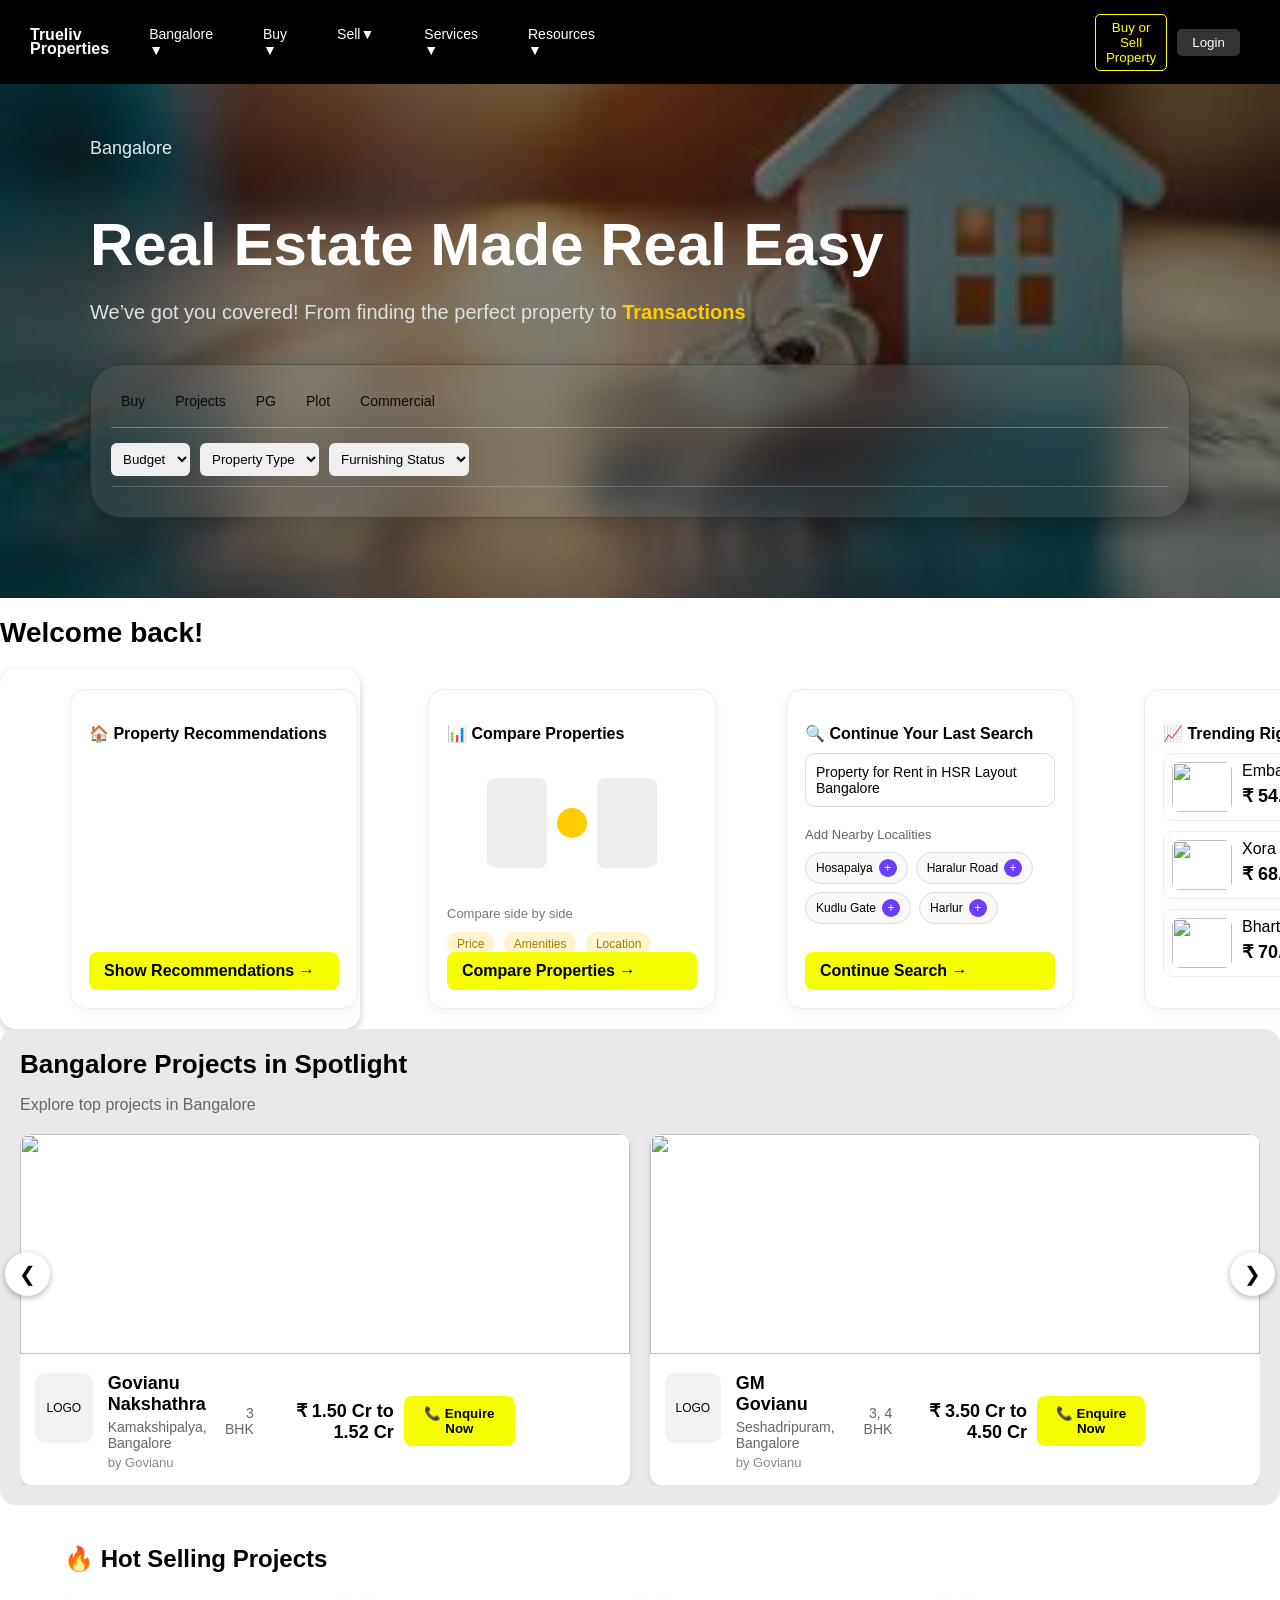
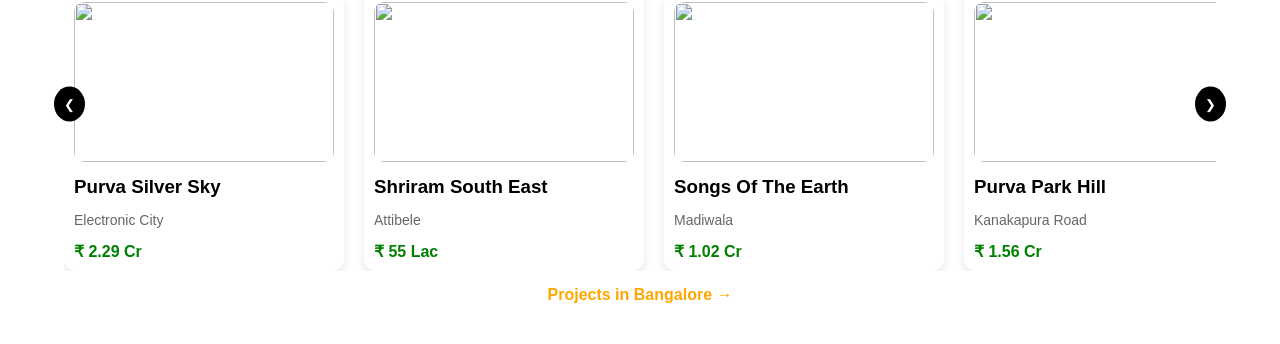
==== commit 6b4bc12b: "update" ====
--- a/index.html
+++ b/index.html
@@ -127,7 +127,7 @@
             <input type="text" id="name" placeholder="Full Name">
             <input type="text" id="phone" placeholder="Mobile Number">
             <input type="password" id="password" placeholder="Password">
-            <button class="btn" onclick="register()">Register</button>
+            <button class="btn-log" onclick="register()">Register</button>
             <p>Already have account? 
                 <a onclick="showLogin()">Login</a>
             </p>
@@ -145,7 +145,7 @@
             <div class="search-panel">
                 <!-- Tabs -->
                  <div class="tabs">
-                    <button class="tab-btn active" data-tab="buy">Buy</button>
+                    <button class="tab-btn" data-tab="buy">Buy</button>
                     <button class="tab-btn" data-tab="projects">Projects</button>
                     <button class="tab-btn" data-tab="pg">PG</button>
                     <button class="tab-btn" data-tab="plot">Plot</button>
@@ -338,9 +338,280 @@
 </div>
 </div>
 </section>
-
-
-
+<div>
+<h1>Welcome back!</h1>
+
+<div class="container">
+<div class="cards">
+
+<!-- Property Recommendations -->
+<div class="card">
+    <div>
+        <h3>🏠 Property Recommendations</h3>
+        <div class="property-img"></div>
+    </div>
+    <a href="#" class="btn-welcome">Show Recommendations →</a>
+</div>
+
+<!-- Compare Properties -->
+<div class="card">
+    <div>
+        <h3>📊 Compare Properties</h3>
+        <div class="compare-box">
+            <div class="compare-card"></div>
+            <div class="circle"></div>
+            <div class="compare-card"></div>
+        </div>
+        <p style="font-size:13px;color:#777;">Compare side by side</p>
+        <div class="tags">
+            <span>Price</span>
+            <span>Amenities</span>
+            <span>Location</span>
+        </div>
+    </div>
+    <a href="#" class="btn-welcome">Compare Properties →</a>
+</div>
+
+<!-- Continue Search -->
+<div class="card">
+    <div>
+        <h3>🔍 Continue Your Last Search</h3>
+
+        <div class="search-box">
+            Property for Rent in HSR Layout Bangalore
+        </div>
+
+        <!-- Selected Chips -->
+        <div class="chipss" id="selectedChips"></div>
+
+        <p style="margin:10px 0;font-size:13px;color:#666;">
+            Add Nearby Localities
+        </p>
+
+        <!-- Available Options -->
+        <div class="chipss">
+            <div class="chip">Hosapalya 
+                <button class="add-btn" onclick="addChip('Hosapalya')">+</button>
+            </div>
+
+            <div class="chip">Haralur Road 
+                <button class="add-btn" onclick="addChip('Haralur Road')">+</button>
+            </div>
+
+            <div class="chip">Kudlu Gate 
+                <button class="add-btn" onclick="addChip('Kudlu Gate')">+</button>
+            </div>
+
+            <div class="chip">Harlur 
+                <button class="add-btn" onclick="addChip('Harlur')">+</button>
+            </div>
+        </div>
+    </div>
+    <a href="#" class="btn-welcome">Continue Search →</a>
+</div>
+
+<!-- Trending -->
+<div class="card">
+    <div>
+        <h3>📈 Trending Right Now</h3>
+
+        <div class="trend">
+            <img src="https://images.unsplash.com/photo-1507089947368-19c1da9775ae">
+            <div>
+                <div>Embassy Verde</div>
+                <div class="price">₹ 54.95 L</div>
+            </div>
+        </div>
+
+        <div class="trend">
+            <img src="https://images.unsplash.com/photo-1493809842364-78817add7ffb">
+            <div>
+                <div>Xora Irise</div>
+                <div class="price">₹ 68.06 L</div>
+            </div>
+        </div>
+
+        <div class="trend">
+            <img src="https://images.unsplash.com/photo-1484154218962-a197022b5858">
+            <div>
+                <div>Bhartiya City</div>
+                <div class="price">₹ 70.83 L</div>
+            </div>
+        </div>
+
+    </div>
+</div>
+
+</div>
+</div>
+</div>
+
+<div class="section">
+    <h2>Bangalore Projects in Spotlight</h2>
+    <p>Explore top projects in Bangalore</p>
+
+    <div class="slider-container">
+
+        <!-- LEFT BUTTON -->
+        <button class="scroll-btn left" onclick="slideLeft()">❮</button>
+
+        <!-- SLIDER -->
+        <div class="slider" id="slider">
+
+            <!-- CARD 1 -->
+            <div class="card-slide">
+                <img src="https://images.unsplash.com/photo-1560448204-e02f11c3d0e2">
+                <div class="content">
+                    <div class="logos">LOGO</div>
+
+                    <div class="details">
+                        <div class="title">Govianu Nakshathra</div>
+                        <div class="location">Kamakshipalya, Bangalore</div>
+                        <div class="by">by Govianu</div>
+                    </div>
+
+                    <div class="right">
+                        <div class="bhk">3 BHK</div>
+                        <div class="price">₹ 1.50 Cr to 1.52 Cr</div>
+                        <button class="btn-call">📞 Enquire Now</button>
+                    </div>
+                </div>
+            </div>
+
+            <!-- CARD 2 -->
+            <div class="card-slide">
+                <img src="https://images.unsplash.com/photo-1600585154340-be6161a56a0c">
+                <div class="content">
+                    <div class="logos">LOGO</div>
+
+                    <div class="details">
+                        <div class="title">GM Govianu</div>
+                        <div class="location">Seshadripuram, Bangalore</div>
+                        <div class="by">by Govianu</div>
+                    </div>
+
+                    <div class="right">
+                        <div class="bhk">3, 4 BHK</div>
+                        <div class="price">₹ 3.50 Cr to 4.50 Cr</div>
+                        <button class="btn-call">📞 Enquire Now</button>
+                    </div>
+                </div>
+            </div>
+
+            <!-- CARD 3 -->
+            <div class="card-slide">
+                <img src="https://images.unsplash.com/photo-1507089947368-19c1da9775ae">
+                <div class="content">
+                    <div class="logos">LOGO</div>
+
+                    <div class="details">
+                        <div class="title">Luxury Heights</div>
+                        <div class="location">Whitefield, Bangalore</div>
+                        <div class="by">by Builder</div>
+                    </div>
+
+                    <div class="right">
+                        <div class="bhk">2, 3 BHK</div>
+                        <div class="price">₹ 2.20 Cr</div>
+                        <button class="btn-call">📞 Enquire Now</button>
+                    </div>
+                </div>
+            </div>
+             <!-- CARD 1 -->
+            <div class="card-slide">
+                <img src="https://images.unsplash.com/photo-1560448204-e02f11c3d0e2">
+                <div class="content">
+                    <div class="logos">LOGO</div>
+
+                    <div class="details">
+                        <div class="title">Govianu Nakshathra</div>
+                        <div class="location">Kamakshipalya, Bangalore</div>
+                        <div class="by">by Govianu</div>
+                    </div>
+
+                    <div class="right">
+                        <div class="bhk">3 BHK</div>
+                        <div class="price">₹ 1.50 Cr to 1.52 Cr</div>
+                        <button class="btn-call">📞 Enquire Now</button>
+                    </div>
+                </div>
+            </div>
+
+
+        </div>
+
+        <!-- RIGHT BUTTON -->
+        <button class="scroll-btn right-btn" onclick="slideRight()">❯</button>
+
+    </div>
+</div>
+<!-- ===== HOT DEALS SLIDER ===== -->
+<div class="hot-section">
+    <h2>🔥 Hot Selling Projects</h2>
+
+    <div class="hot-wrapper">
+
+        <!-- LEFT BUTTON -->
+        <button class="hot-btn hot-left" onclick="moveHot(-1)">❮</button>
+
+        <!-- SLIDER -->
+        <div class="hot-track" id="hotTrack">
+
+            <a href="project1.html" class="hot-link">
+                <div class="hot-card">
+                    <img src="https://source.unsplash.com/400x300/?apartment">
+                    <h3>Purva Silver Sky</h3>
+                    <p>Electronic City</p>
+                    <span>₹ 2.29 Cr</span>
+                </div>
+            </a>
+
+            <a href="project2.html" class="hot-link">
+                <div class="hot-card">
+                    <img src="https://source.unsplash.com/400x300/?villa">
+                    <h3>Shriram South East</h3>
+                    <p>Attibele</p>
+                    <span>₹ 55 Lac</span>
+                </div>
+            </a>
+
+            <a href="project3.html" class="hot-link">
+                <div class="hot-card">
+                    <img src="https://source.unsplash.com/400x300/?modern-home">
+                    <h3>Songs Of The Earth</h3>
+                    <p>Madiwala</p>
+                    <span>₹ 1.02 Cr</span>
+                </div>
+            </a>
+
+            <a href="project4.html" class="hot-link">
+                <div class="hot-card">
+                    <img src="https://source.unsplash.com/400x300/?luxury-house">
+                    <h3>Purva Park Hill</h3>
+                    <p>Kanakapura Road</p>
+                    <span>₹ 1.56 Cr</span>
+                </div>
+            </a>
+
+            <a href="project5.html" class="hot-link">
+                <div class="hot-card">
+                    <img src="https://source.unsplash.com/400x300/?city-building">
+                    <h3>Prestige Southern Star</h3>
+                    <p>Akshayanagar</p>
+                    <span>₹ 83 Lac</span>
+                </div>
+            </a>
+
+        </div>
+
+        <!-- RIGHT BUTTON -->
+        <button class="hot-btn hot-right" onclick="moveHot(1)">❯</button>
+
+    </div>
+    <p class="view-projects" onclick="window.location.href='projects.html'">
+    Projects in Bangalore →
+</p>
+</div>
 
 <script src="statics/scripts/javascript.js"></script>
 
--- a/statics/style/style.css
+++ b/statics/style/style.css
@@ -69,7 +69,7 @@
 }
 
 /* BUTTON */
-.btn {
+.btn-log {
     width: 100%;
     padding: 12px;
     background: #e6d690;
@@ -90,12 +90,7 @@
     display: none;
 }
 
-/* index page */
-/* ===== RESET ===== */
-body {
-    margin: 0;
-    font-family: 'Segoe UI', sans-serif;
-}
+
 
 /* ===== NAVBAR ===== */
 .navbar {
@@ -855,4 +850,407 @@
     background: gold;
     border-radius: 50%;
     padding: 2px 6px;
+}
+
+h1 {
+    font-size: 28px;
+    margin-bottom: 20px;
+}
+
+.container {
+    background: #fff;
+    border-radius: 16px;
+    padding: 20px;
+}
+
+.cards {
+    display: flex;
+    gap: 20px;
+}
+
+/* CARD */
+.card {
+    flex: 1;
+    background: #fff;
+    border-radius: 16px;
+    padding: 18px;
+    border: 1px solid #eee;
+    box-shadow: 0 4px 12px rgba(0,0,0,0.04);
+    display: flex;
+    flex-direction: column;
+    justify-content: space-between;
+    margin-left: 50px;
+}
+
+/* HEADINGS */
+.card h3 {
+    font-size: 16px;
+    font-weight: 600;
+    margin-bottom: 10px;
+}
+
+/* IMAGE */
+.property-img {
+    height: 140px;
+    border-radius: 12px;
+    background: url('https://images.unsplash.com/photo-1560185127-6ed189bf02f4') center/cover;
+}
+
+/* COMPARE */
+.compare-box {
+    height: 140px;
+    display: flex;
+    justify-content: center;
+    align-items: center;
+    gap: 10px;
+}
+
+.compare-card {
+    width: 60px;
+    height: 90px;
+    background: #eee;
+    border-radius: 8px;
+}
+
+.circle {
+    width: 30px;
+    height: 30px;
+    background: #ffcc00;
+    border-radius: 50%;
+}
+
+/* TAGS */
+.tags span {
+    background: #fff4cc;
+    color: #a67c00;
+    padding: 5px 10px;
+    border-radius: 20px;
+    font-size: 12px;
+    margin-right: 5px;
+}
+
+/* SEARCH */
+.search-box {
+    border: 1px solid #ddd;
+    padding: 10px;
+    border-radius: 10px;
+    font-size: 14px;
+    margin-bottom: 10px;
+}
+
+/* CHIPS */
+.chipss {
+    display: flex;
+    flex-wrap: wrap;
+    gap: 8px;
+}
+
+.chip {
+    border: 1px solid #ddd;
+    padding: 6px 10px;
+    border-radius: 20px;
+    font-size: 12px;
+    background: #f9f9f9;
+    display: flex;
+    align-items: center;
+    gap: 6px;
+}
+
+/* PLUS BUTTON */
+.add-btn {
+    border: none;
+    background: #6c3cff;
+    color: white;
+    border-radius: 50%;
+    width: 18px;
+    height: 18px;
+    cursor: pointer;
+    font-size: 12px;
+    display: flex;
+    align-items: center;
+    justify-content: center;
+}
+
+/* TRENDING */
+.trend {
+    display: flex;
+    align-items: center;
+    gap: 10px;
+    padding: 8px;
+    border-radius: 10px;
+    border: 1px solid #eee;
+    margin-bottom: 10px;
+}
+
+.trend img {
+    width: 60px;
+    height: 50px;
+    border-radius: 8px;
+    object-fit: cover;
+}
+
+.price {
+    font-weight: 600;
+}
+
+/* BUTTON */
+.btn {
+    margin-top: 10px;
+    color: #6c3cff;
+    font-weight: 500;
+    text-decoration: none;
+    font-size: 14px;
+}
+/* FIX DASHBOARD POSITION */
+.dashboard-section {
+    margin-top: 120px;   /* pushes below navbar */
+    padding: 0 30px;
+}
+
+/* FIX CARD WIDTH */
+.cards {
+    display: flex;
+    gap: 20px;
+    justify-content: space-between;
+}
+
+/* PREVENT SHRINKING */
+.card {
+    flex: 1;
+    min-width: 250px;
+}
+/* SECTION */
+.section {
+    background: #e9e9e9;
+    padding: 20px;
+    border-radius: 15px;
+}
+
+.section h2 {
+    margin: 0;
+    font-size: 26px;
+}
+
+.section p {
+    color: #666;
+    margin-bottom: 20px;
+}
+
+/* SLIDER */
+.slider-container {
+    position: relative;
+}
+
+.slider {
+    display: flex;
+    gap: 20px;
+    overflow-x: auto;
+    scroll-behavior: smooth;
+}
+
+.slider::-webkit-scrollbar {
+    display: none;
+}
+
+/* CARD */
+.card-slide {
+     min-width: calc(50% - 10px); /* 🔥 important for scrolling */
+    background: white;
+    border-radius: 12px;
+    overflow: hidden;
+    box-shadow: 0 2px 6px rgba(0,0,0,0.1);
+}
+
+.card-slide img {
+    width: 100%;
+    height: 220px;
+    object-fit: cover;
+}
+
+/* CONTENT */
+.content {
+    padding: 15px;
+    display: flex;
+    gap: 15px;
+}
+
+/* LOGO */
+.logos {
+    width: 70px;
+    height: 70px;
+    background: #f2f2f2;
+    border-radius: 10px;
+    display: flex;
+    align-items: center;
+    justify-content: center;
+    font-size: 12px;
+}
+
+/* DETAILS */
+.details {
+    flex: 1;
+}
+
+.title {
+    font-size: 18px;
+    font-weight: bold;
+}
+
+.location {
+    font-size: 14px;
+    color: #666;
+    margin: 4px 0;
+}
+
+.by {
+    font-size: 13px;
+    color: #888;
+}
+
+/* RIGHT SIDE */
+.right {
+    text-align: right;
+}
+
+.bhk {
+    font-size: 14px;
+    color: #666;
+}
+
+.price {
+    font-size: 18px;
+    font-weight: bold;
+    margin: 5px 0;
+}
+
+/* BUTTON */
+.btn-welcome {
+    background: #f6ff00;
+    border: none;
+    padding: 10px 15px;
+    border-radius: 8px;
+    cursor: pointer;
+    font-weight: bold;
+    text-decoration: none;
+}
+
+.btn-call {
+    background: #f6ff00;
+    border: none;
+    padding: 10px 15px;
+    border-radius: 8px;
+    cursor: pointer;
+    font-weight: bold;
+    text-decoration: none;
+}
+
+/* SCROLL BUTTONS */
+.scroll-btn {
+    position: absolute;
+    top: 40%;
+    transform: translateY(-50%);
+    background: white;
+    border: none;
+    font-size: 20px;
+    cursor: pointer;
+    padding: 10px 14px;
+    border-radius: 50%;
+    box-shadow: 0 2px 6px rgba(0,0,0,0.3);
+    z-index: 10;
+}
+
+.left {
+    left: -15px;
+}
+
+.right-btn {
+    right: -15px;
+}
+
+.hot-section {
+    width: 90%;
+    margin: 40px auto;
+}
+
+.hot-wrapper {
+    position: relative;
+}
+
+.hot-track {
+    display: flex;
+    gap: 20px;
+    overflow-x: auto;
+    scroll-behavior: smooth;
+    scrollbar-width: none;
+}
+
+.hot-track::-webkit-scrollbar {
+    display: none;
+}
+
+.hot-link {
+    text-decoration: none;
+    color: inherit;
+}
+
+.hot-card {
+    min-width: 260px;
+    background: #fff;
+    border-radius: 12px;
+    padding: 10px;
+    box-shadow: 0 4px 10px rgba(0,0,0,0.1);
+    transition: 0.3s;
+}
+
+.hot-card:hover {
+    transform: translateY(-5px);
+}
+
+.hot-card img {
+    width: 100%;
+    height: 160px;
+    object-fit: cover;
+    border-radius: 10px;
+}
+
+.hot-card h3 {
+    margin: 10px 0 5px;
+}
+
+.hot-card p {
+    font-size: 14px;
+    color: #666;
+}
+
+.hot-card span {
+    font-weight: bold;
+    color: green;
+}
+
+/* BUTTONS */
+.hot-btn {
+    position: absolute;
+    top: 40%;
+    transform: translateY(-50%);
+    background: black;
+    color: white;
+    border: none;
+    padding: 10px;
+    cursor: pointer;
+    border-radius: 50%;
+}
+
+.hot-left { left: -10px; }
+.hot-right { right: -10px; }
+
+.view-projects {
+    text-align: center;
+    margin-top: 15px;
+    color: #ffa600;
+    font-weight: 600;
+    cursor: pointer;
+}
+
+.view-projects:hover {
+    text-decoration: underline;
 }
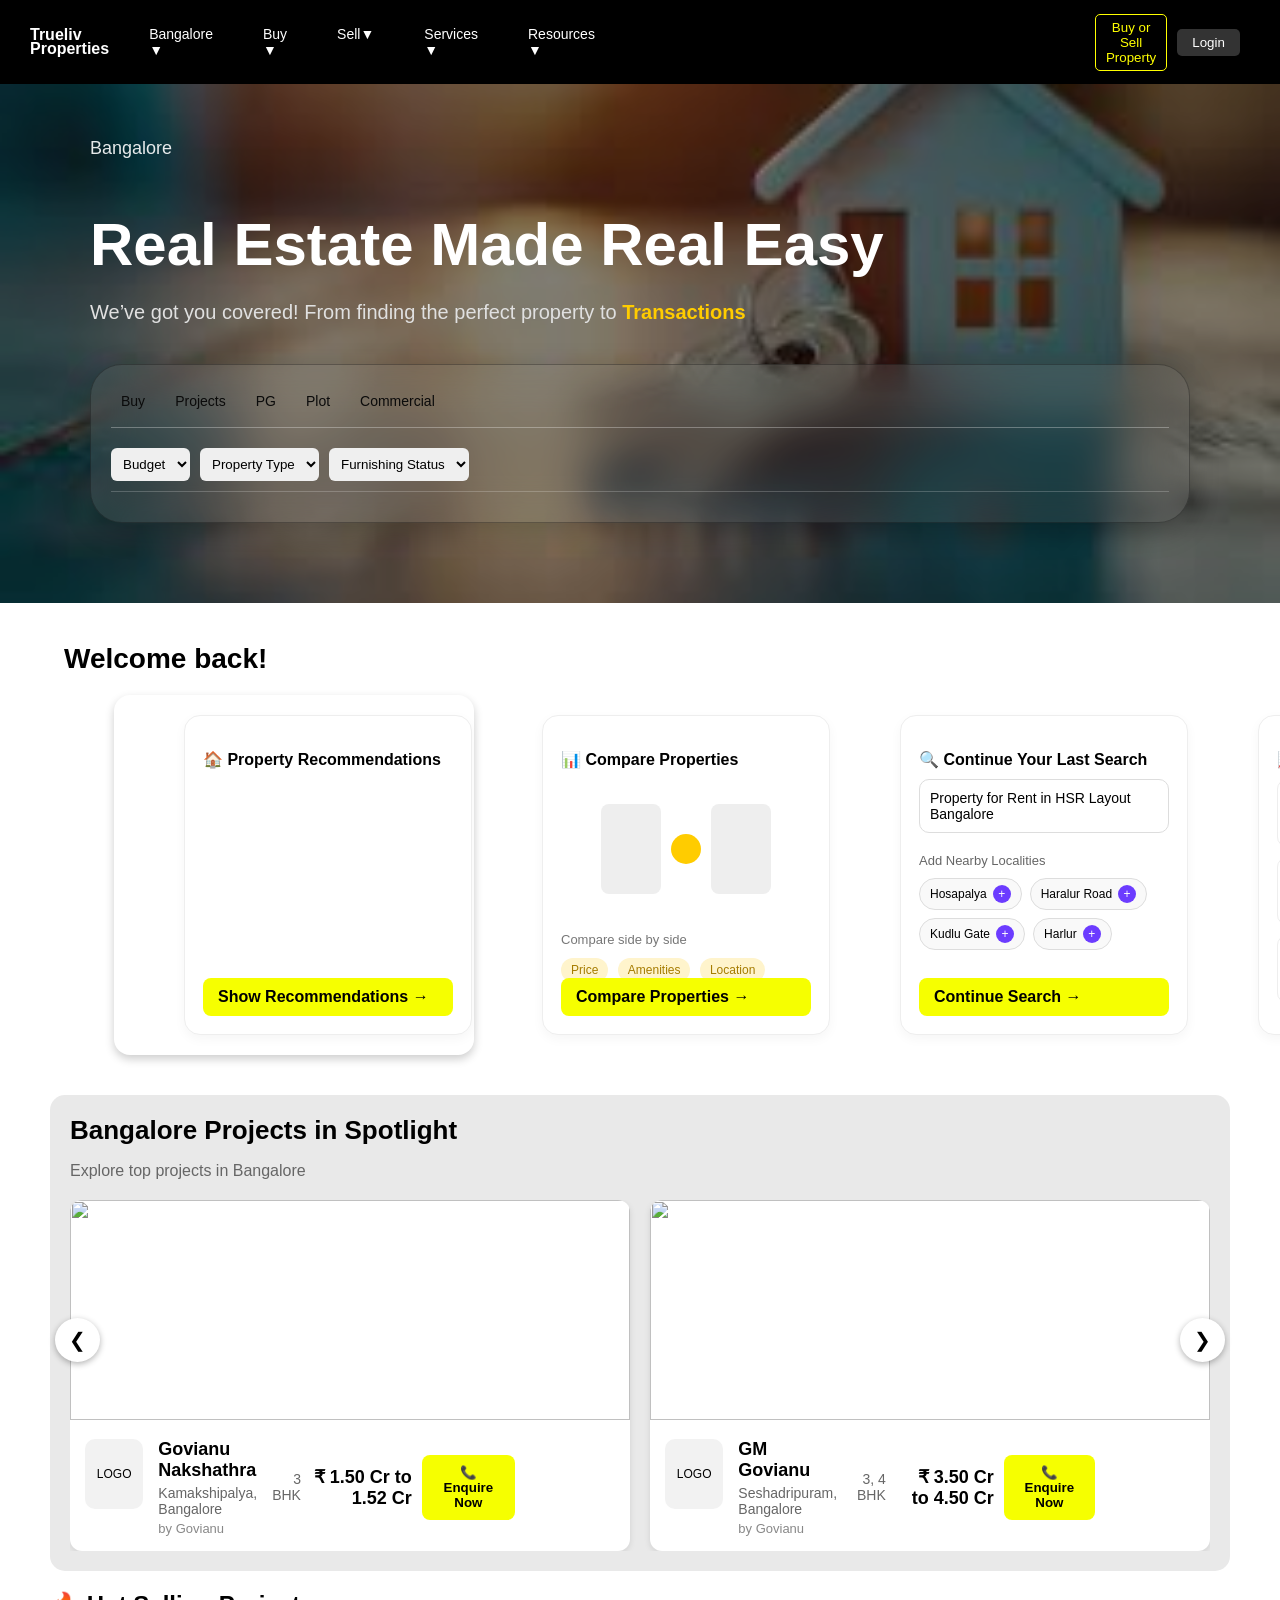
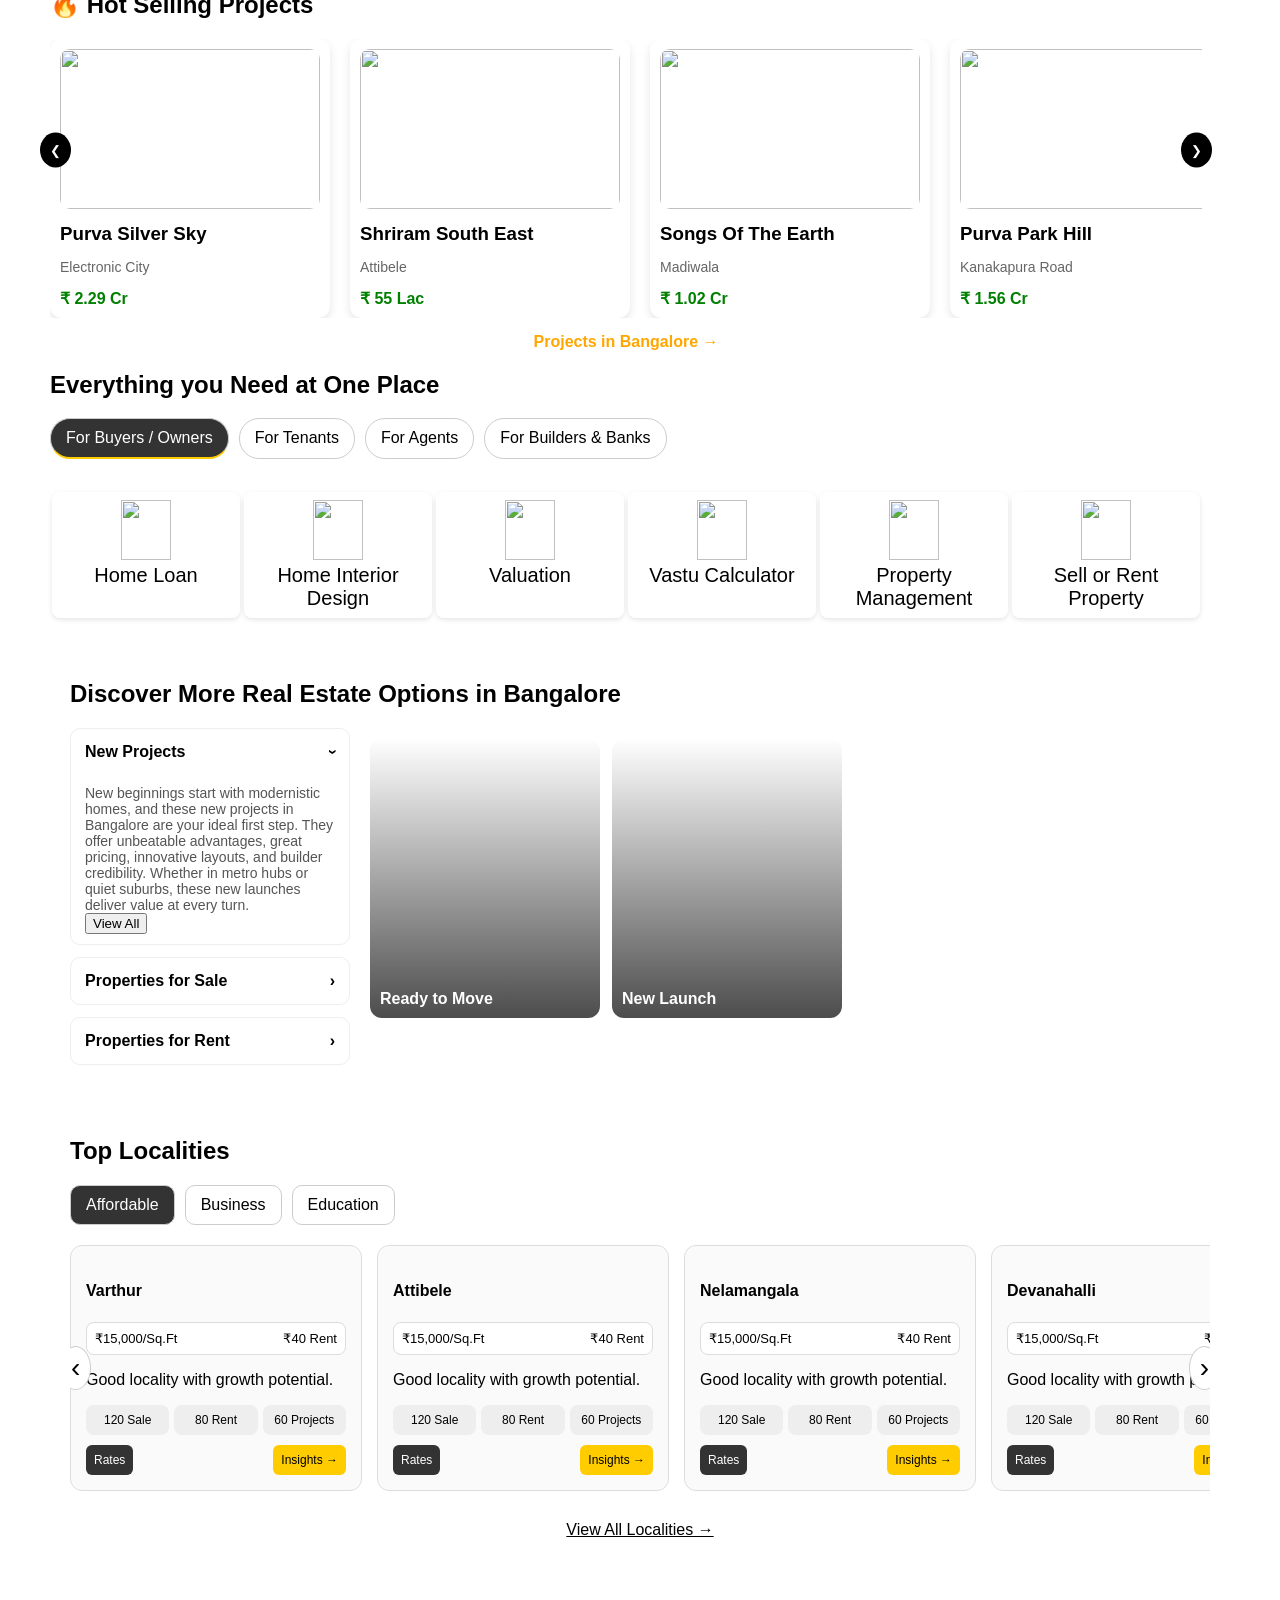
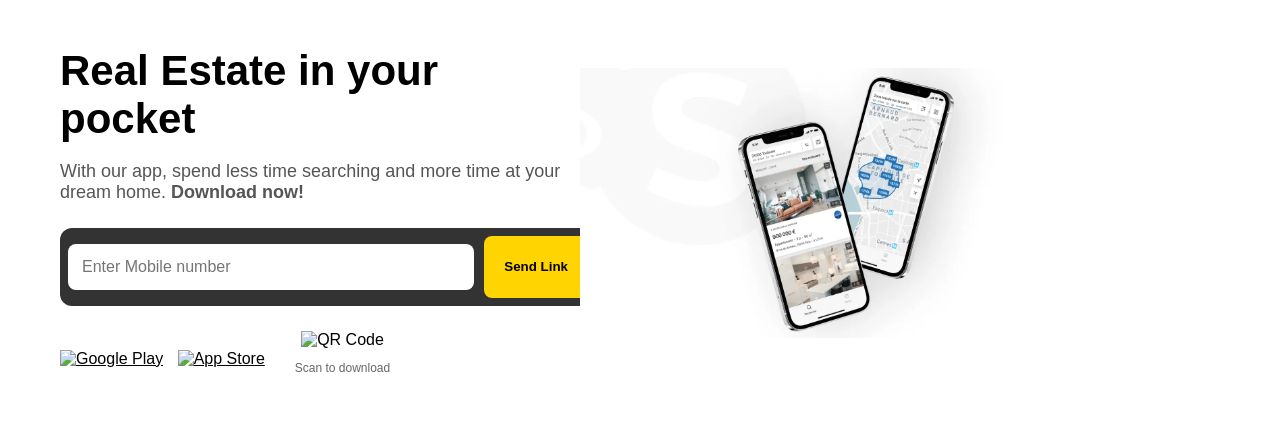
==== commit e970a95d: "update" ====
--- a/index.html
+++ b/index.html
@@ -4,6 +4,8 @@
     <meta charset="UTF-8">
     <meta name="viewport" content="width=device-width, initial-scale=1.0">
     <title>Trueliv.Properties</title>
+    <link rel="stylesheet" href="https://cdn.jsdelivr.net/npm/swiper@11/swiper-bundle.min.css"/>
+<script src="https://cdn.jsdelivr.net/npm/swiper@11/swiper-bundle.min.js"></script>
     <link rel="stylesheet" href="statics/style/style.css">
 </head>
 
@@ -330,15 +332,270 @@
                         </div>
                     </div>
                 </div>
-            </div>
-<div class="tab-content" id="pg">PG content</div>
-<div class="tab-content" id="plot">Plot content</div>
-<div class="tab-content" id="commercial">Commercial content</div>
+            
+<div class="tab-content" id="pg">
+    <div class="search-row">
+                        <select><option>Bangalore</option></select>
+                        <input placeholder="Search by Area, Landmark">
+                        <button class="search-btn">Search</button>
+                    </div>
+                    <div class="buy-expanded">
+                        <div class="quick-options">
+                            <span>🚇 Near Metro</span>
+                            <span>⏱ Travel Time</span>
+                            <span>📍 Near Me</span>
+                        </div>
+                        <hr>
+                        <div class="buy-content">
+                            <!-- LEFT -->
+                             <div class="buy-left">
+                                <h4>Trending Searches</h4>
+                                <div class="chips">
+                                    <span>Yelahanka</span>
+                                    <span>JP Nagar</span>
+                                    <span>Koramangala</span>
+                                    <span>Whitefield</span>
+                                </div>
+                                <h4>Popular Localities</h4>
+                                <div class="slider-container">
+                                    <button class="slide-btn left" onclick="scrollLocalities(this,-1)">&#10094;</button>
+                                    <div class="localities-slider" >
+                                        <div class="loc">Whitefield<br><small>₹14,750/Sq.ft.</small></div>
+                                        <div class="loc">Sarjapur<br><small>₹10,500/Sq.ft.</small></div>
+                                        <div class="loc">Devanahalli<br><small>₹9,500/Sq.ft.</small></div>
+                                        <div class="loc">HSR Layout<br><small>₹12,000/Sq.ft.</small></div>
+                                        <div class="loc">JP Nagar<br><small>₹11,200/Sq.ft.</small></div>
+                                        <div class="loc">Devanahalli<br><small>₹9,500/Sq.ft.</small></div>
+                                        <div class="loc">HSR Layout<br><small>₹12,000/Sq.ft.</small></div>
+                                        <div class="loc">Devanahalli<br><small>₹9,500/Sq.ft.</small></div>
+                                        <div class="loc">HSR Layout<br><small>₹12,000/Sq.ft.</small></div>
+                                    </div>
+                                    <button class="slide-btn right" onclick="scrollLocalities(this,1)">&#10095;</button>
+                                </div>
+                            </div>
+                            <!-- RIGHT -->
+                             <div class="buy-right">
+                                <h4>Top Developers</h4>
+                                <div class="slider-container">
+                                    <button class="slide-btn left" onclick="scrollDevelopers(this,-1)">&#10094;</button>
+                                    <div class="developers slider">
+                                        <span>Prestige<br><small>223 Projects</small></span>
+                                        <span>Sobha<br><small>168 Projects</small></span>
+                                        <span>Brigade<br><small>149 Projects</small></span>
+                                        <span>Sobha<br><small>168 Projects</small></span>
+                                        <span>Sobha<br><small>168 Projects</small></span>
+                                        <span>Sobha<br><small>168 Projects</small></span>
+                                        <span>Sobha<br><small>168 Projects</small></span>
+                                        <span>Sobha<br><small>168 Projects</small></span>
+                                        <span>Sobha<br><small>168 Projects</small></span>
+                                    </div>
+                                    <button class="slide-btn right">&#10095;</button>
+                                </div>
+                                <h4>Top Projects in Bangalore</h4>
+                                <div class="slider-container">
+                                    <button class="slide-btn left">&#10094;</button>
+                                    <div class="projects slider">
+                                        <div class="project">
+                                            <img src="images/images.jpg">
+                                            <p>TVS Emerald Altura</p>
+                                        </div>
+                                        <div class="project">
+                                            <img src="images/images.jpg">
+                                            <p>Puravankara Northern</p>
+                                        </div>
+                                        <div class="project">
+                                            <img src="images/images.jpg">
+                                            <p>Bhartiya City</p>
+                                        </div>
+                                        <div class="project">
+                                            <img src="images/images.jpg">
+                                            <p>Bhartiya City</p>
+                                        </div>
+                                    </div>
+                                    <button class="slide-btn right">&#10095;</button>
+                                </div>
+                            </div>
+                        </div>
+                    </div>
+                </div>
+            
+<div class="tab-content" id="plot">
+    <div class="search-row">
+                        <select><option>Bangalore</option></select>
+                        <input placeholder="Search by Area, Landmark">
+                        <button class="search-btn">Search</button>
+                    </div>
+                    <div class="buy-expanded">
+                        <div class="quick-options">
+                            <span>🚇 Near Metro</span>
+                            <span>⏱ Travel Time</span>
+                            <span>📍 Near Me</span>
+                        </div>
+                        <hr>
+                        <div class="buy-content">
+                            <!-- LEFT -->
+                             <div class="buy-left">
+                                <h4>Trending Searches</h4>
+                                <div class="chips">
+                                    <span>Yelahanka</span>
+                                    <span>JP Nagar</span>
+                                    <span>Koramangala</span>
+                                    <span>Whitefield</span>
+                                </div>
+                                <h4>Popular Localities</h4>
+                                <div class="slider-container">
+                                    <button class="slide-btn left" onclick="scrollLocalities(this,-1)">&#10094;</button>
+                                    <div class="localities-slider" >
+                                        <div class="loc">Whitefield<br><small>₹14,750/Sq.ft.</small></div>
+                                        <div class="loc">Sarjapur<br><small>₹10,500/Sq.ft.</small></div>
+                                        <div class="loc">Devanahalli<br><small>₹9,500/Sq.ft.</small></div>
+                                        <div class="loc">HSR Layout<br><small>₹12,000/Sq.ft.</small></div>
+                                        <div class="loc">JP Nagar<br><small>₹11,200/Sq.ft.</small></div>
+                                        <div class="loc">Devanahalli<br><small>₹9,500/Sq.ft.</small></div>
+                                        <div class="loc">HSR Layout<br><small>₹12,000/Sq.ft.</small></div>
+                                        <div class="loc">Devanahalli<br><small>₹9,500/Sq.ft.</small></div>
+                                        <div class="loc">HSR Layout<br><small>₹12,000/Sq.ft.</small></div>
+                                    </div>
+                                    <button class="slide-btn right" onclick="scrollLocalities(this,1)">&#10095;</button>
+                                </div>
+                            </div>
+                            <!-- RIGHT -->
+                             <div class="buy-right">
+                                <h4>Top Developers</h4>
+                                <div class="slider-container">
+                                    <button class="slide-btn left" onclick="scrollDevelopers(this,-1)">&#10094;</button>
+                                    <div class="developers slider">
+                                        <span>Prestige<br><small>223 Projects</small></span>
+                                        <span>Sobha<br><small>168 Projects</small></span>
+                                        <span>Brigade<br><small>149 Projects</small></span>
+                                        <span>Sobha<br><small>168 Projects</small></span>
+                                        <span>Sobha<br><small>168 Projects</small></span>
+                                        <span>Sobha<br><small>168 Projects</small></span>
+                                        <span>Sobha<br><small>168 Projects</small></span>
+                                        <span>Sobha<br><small>168 Projects</small></span>
+                                        <span>Sobha<br><small>168 Projects</small></span>
+                                    </div>
+                                    <button class="slide-btn right">&#10095;</button>
+                                </div>
+                                <h4>Top Projects in Bangalore</h4>
+                                <div class="slider-container">
+                                    <button class="slide-btn left">&#10094;</button>
+                                    <div class="projects slider">
+                                        <div class="project">
+                                            <img src="images/images.jpg">
+                                            <p>TVS Emerald Altura</p>
+                                        </div>
+                                        <div class="project">
+                                            <img src="images/images.jpg">
+                                            <p>Puravankara Northern</p>
+                                        </div>
+                                        <div class="project">
+                                            <img src="images/images.jpg">
+                                            <p>Bhartiya City</p>
+                                        </div>
+                                        <div class="project">
+                                            <img src="images/images.jpg">
+                                            <p>Bhartiya City</p>
+                                        </div>
+                                    </div>
+                                    <button class="slide-btn right">&#10095;</button>
+                                </div>
+                            </div>
+                        </div>
+                    </div>
+                </div>
+            
+<div class="tab-content" id="commercial">
+    <div class="search-row">
+                        <select><option>Bangalore</option></select>
+                        <input placeholder="Search by Area, Landmark">
+                        <button class="search-btn">Search</button>
+                    </div>
+                    <div class="buy-expanded">
+                        <div class="quick-options">
+                            <span>🚇 Near Metro</span>
+                            <span>⏱ Travel Time</span>
+                            <span>📍 Near Me</span>
+                        </div>
+                        <hr>
+                        <div class="buy-content">
+                            <!-- LEFT -->
+                             <div class="buy-left">
+                                <h4>Trending Searches</h4>
+                                <div class="chips">
+                                    <span>Yelahanka</span>
+                                    <span>JP Nagar</span>
+                                    <span>Koramangala</span>
+                                    <span>Whitefield</span>
+                                </div>
+                                <h4>Popular Localities</h4>
+                                <div class="slider-container">
+                                    <button class="slide-btn left" onclick="scrollLocalities(this,-1)">&#10094;</button>
+                                    <div class="localities-slider" >
+                                        <div class="loc">Whitefield<br><small>₹14,750/Sq.ft.</small></div>
+                                        <div class="loc">Sarjapur<br><small>₹10,500/Sq.ft.</small></div>
+                                        <div class="loc">Devanahalli<br><small>₹9,500/Sq.ft.</small></div>
+                                        <div class="loc">HSR Layout<br><small>₹12,000/Sq.ft.</small></div>
+                                        <div class="loc">JP Nagar<br><small>₹11,200/Sq.ft.</small></div>
+                                        <div class="loc">Devanahalli<br><small>₹9,500/Sq.ft.</small></div>
+                                        <div class="loc">HSR Layout<br><small>₹12,000/Sq.ft.</small></div>
+                                        <div class="loc">Devanahalli<br><small>₹9,500/Sq.ft.</small></div>
+                                        <div class="loc">HSR Layout<br><small>₹12,000/Sq.ft.</small></div>
+                                    </div>
+                                    <button class="slide-btn right" onclick="scrollLocalities(this,1)">&#10095;</button>
+                                </div>
+                            </div>
+                            <!-- RIGHT -->
+                             <div class="buy-right">
+                                <h4>Top Developers</h4>
+                                <div class="slider-container">
+                                    <button class="slide-btn left" onclick="scrollDevelopers(this,-1)">&#10094;</button>
+                                    <div class="developers slider">
+                                        <span>Prestige<br><small>223 Projects</small></span>
+                                        <span>Sobha<br><small>168 Projects</small></span>
+                                        <span>Brigade<br><small>149 Projects</small></span>
+                                        <span>Sobha<br><small>168 Projects</small></span>
+                                        <span>Sobha<br><small>168 Projects</small></span>
+                                        <span>Sobha<br><small>168 Projects</small></span>
+                                        <span>Sobha<br><small>168 Projects</small></span>
+                                        <span>Sobha<br><small>168 Projects</small></span>
+                                        <span>Sobha<br><small>168 Projects</small></span>
+                                    </div>
+                                    <button class="slide-btn right">&#10095;</button>
+                                </div>
+                                <h4>Top Projects in Bangalore</h4>
+                                <div class="slider-container">
+                                    <button class="slide-btn left">&#10094;</button>
+                                    <div class="projects slider">
+                                        <div class="project">
+                                            <img src="images/images.jpg">
+                                            <p>TVS Emerald Altura</p>
+                                        </div>
+                                        <div class="project">
+                                            <img src="images/images.jpg">
+                                            <p>Puravankara Northern</p>
+                                        </div>
+                                        <div class="project">
+                                            <img src="images/images.jpg">
+                                            <p>Bhartiya City</p>
+                                        </div>
+                                        <div class="project">
+                                            <img src="images/images.jpg">
+                                            <p>Bhartiya City</p>
+                                        </div>
+                                    </div>
+                                    <button class="slide-btn right">&#10095;</button>
+                                </div>
+                            </div>
+                        </div>
+                    </div>
+                </div>
+            
 
 </div>
 </div>
 </section>
-<div>
+<div class="main">
 <h1>Welcome back!</h1>
 
 <div class="container">
@@ -601,6 +858,22 @@
                     <span>₹ 83 Lac</span>
                 </div>
             </a>
+             <a href="project5.html" class="hot-link">
+                <div class="hot-card">
+                    <img src="https://source.unsplash.com/400x300/?city-building">
+                    <h3>Prestige Southern Star</h3>
+                    <p>Akshayanagar</p>
+                    <span>₹ 83 Lac</span>
+                </div>
+            </a>
+             <a href="project5.html" class="hot-link">
+                <div class="hot-card">
+                    <img src="https://source.unsplash.com/400x300/?city-building">
+                    <h3>Prestige Southern Star</h3>
+                    <p>Akshayanagar</p>
+                    <span>₹ 83 Lac</span>
+                </div>
+            </a>
 
         </div>
 
@@ -613,7 +886,157 @@
 </p>
 </div>
 
+<div class="every">
+<h2>Everything you Need at One Place</h2>
+
+<div class="tabs">
+    <div class="tab active">For Buyers / Owners</div>
+    <div class="tab">For Tenants</div>
+    <div class="tab">For Agents</div>
+    <div class="tab">For Builders & Banks</div>
+</div>
+
+<!-- dynamic grid -->
+<div class="grid" id="grid"></div>
+</div>
+
+<section class="re-section">
+
+<h2>Discover More Real Estate Options in Bangalore</h2>
+
+<div class="re-row">
+
+<!-- SIDEBAR -->
+<div class="re-sidebar">
+
+    <div class="re-accordion active">
+        <div class="re-header" data-type="projects">
+            New Projects <span class="re-arrow">›</span>
+        </div>
+        <div class="re-content" >
+            New beginnings start with modernistic homes, and these new projects in Bangalore are your ideal first step. They offer unbeatable advantages, great pricing, innovative layouts, and builder credibility. Whether in metro hubs or quiet suburbs, these new launches deliver value at every turn.
+            <br>
+            <button onclick="reGo('projects')">View All</button>
+        </div>
+    </div>
+
+    <div class="re-accordion">
+        <div class="re-header" data-type="sale">
+            Properties for Sale <span class="re-arrow">›</span>
+        </div>
+        <div class="re-content">
+            Buying a home should be an exciting experience, not an overwhelming one. That is why we bring you verified properties for sale in Bangalore. Ensured with photos, specifications, and detailed pricing information. Filter by your budget, location, and size to quickly narrow down your choices.
+            <br>
+            <button onclick="reGo('sale')">View All</button>
+        </div>
+    </div>
+
+    <div class="re-accordion">
+        <div class="re-header" data-type="rent">
+            Properties for Rent <span class="re-arrow">›</span>
+        </div>
+        <div class="re-content">
+            Renting a home has never been simpler. Whether you are a student, a working professional, or a family on the move, we have options for properties for rent in Bangalore to suit all. Fully furnished, semi-furnished, and unfurnished listings are available, featuring updated photos and rental terms.
+            <br>
+            <button onclick="reGo('rent')">View All</button>
+        </div>
+    </div>
+
+</div>
+
+<!-- RIGHT -->
+<div class="re-main">
+    <div class="re-tabs" id="reTabs"></div>
+    <div id="reDisplay"></div>
+</div>
+
+</div>
+</section>
+<div class="tl-wrapper">
+
+<h2>Top Localities</h2>
+
+<!-- Tabs -->
+<div class="tl-tabs">
+    <div class="tl-tab active" onclick="tlShowTab(0)">Affordable</div>
+    <div class="tl-tab" onclick="tlShowTab(1)">Business</div>
+    <div class="tl-tab" onclick="tlShowTab(2)">Education</div>
+</div>
+
+<!-- TAB 1 -->
+<div class="tl-swiper active">
+    <div class="swiper-wrapper" id="tl-tab1"></div>
+    <div class="tl-next"></div>
+    <div class="tl-prev"></div>
+</div>
+
+<!-- TAB 2 -->
+<div class="tl-swiper">
+    <div class="swiper-wrapper" id="tl-tab2"></div>
+    <div class="tl-next"></div>
+    <div class="tl-prev"></div>
+</div>
+
+<!-- TAB 3 -->
+<div class="tl-swiper">
+    <div class="swiper-wrapper" id="tl-tab3"></div>
+    <div class="tl-next"></div>
+    <div class="tl-prev"></div>
+</div>
+
+<div class="tl-view-all">
+    <a href="all-localities.html">View All Localities →</a>
+</div>
+
+</div>
+
+<div class="app-container">
+
+    <!-- LEFT -->
+    <div class="left">
+        <h1>Real Estate in your pocket</h1>
+        <p>
+            With our app, spend less time searching and more time at your dream home.
+            <b>Download now!</b>
+        </p>
+
+        <div class="input-box">
+            <input type="text" id="phone" placeholder="Enter Mobile number">
+            <button onclick="sendLink()">Send Link</button>
+        </div>
+
+        <div class="bottom-section">
+            <div class="stores">
+               <a href="https://play.google.com/store/apps/details?id=YOUR_APP_ID" target="_blank">
+    <img 
+        src="https://upload.wikimedia.org/wikipedia/commons/7/78/Google_Play_Store_badge_EN.svg"
+        alt="Google Play"></a>
+
+                <a href="https://apps.apple.com/app/idYOUR_APP_ID" target="_blank">
+                    <img src="https://developer.apple.com/assets/elements/badges/download-on-the-app-store.svg" alt="App Store">
+                </a>
+            </div>
+
+            <div class="qr">
+                <img src="qr.png" alt="QR Code">
+                <p>Scan to download</p>
+            </div>
+        </div>
+    </div>
+
+    <!-- RIGHT (BIG MOBILE IMAGE) -->
+    <div class="right">
+        <img src="images/app.jpg" alt="App Preview">
+    </div>
+
+</div>
+
 <script src="statics/scripts/javascript.js"></script>
 
 </body>
-</html>+</html>
+
+
+
+
+
--- a/statics/style/style.css
+++ b/statics/style/style.css
@@ -294,7 +294,11 @@
 .dropdown-box.show {
     display: block;
 }
-
+.main{
+    width: 90%;
+    max-width: 1500px;
+    margin: 40px auto;
+}
 
 /* Areas */
 
@@ -632,6 +636,7 @@
     margin-right: 10px;
     font-size: 13px;
     background: #fafafa;
+    color: black;
 }
 
 /* LAYOUT */
@@ -861,11 +866,14 @@
     background: #fff;
     border-radius: 16px;
     padding: 20px;
+    margin-left: 50px;
+    margin-right: 50px;
 }
 
 .cards {
     display: flex;
     gap: 20px;
+    
 }
 
 /* CARD */
@@ -880,6 +888,7 @@
     flex-direction: column;
     justify-content: space-between;
     margin-left: 50px;
+    
 }
 
 /* HEADINGS */
@@ -1024,6 +1033,10 @@
     background: #e9e9e9;
     padding: 20px;
     border-radius: 15px;
+    margin-left: 50px;
+    margin-right: 50px;
+    margin-top: 20px;
+
 }
 
 .section h2 {
@@ -1169,7 +1182,9 @@
 
 .hot-section {
     width: 90%;
-    margin: 40px auto;
+    margin-left: 50px;
+    margin-right: 50px;
+
 }
 
 .hot-wrapper {
@@ -1253,4 +1268,460 @@
 
 .view-projects:hover {
     text-decoration: underline;
+}
+
+.every{
+    width: 90%;
+    max-width: 1500px;
+    margin-left: 50px;
+    margin-right: 50px;
+    
+}
+
+.tabs {
+        display: flex;
+        gap: 10px;
+        margin-bottom: 20px;
+        flex-wrap: wrap;
+    }
+
+    .tab {
+        padding: 10px 15px;
+        border: 1px solid #ccc;
+        border-radius: 20px;
+        cursor: pointer;
+        background: #fff;
+        transition: 0.3s;
+    }
+
+    .tab.active {
+        background: #333;
+        color: #fff;
+    }
+
+.grid {
+    display: flex;
+    width: 100%;
+}
+
+.card_s {
+    flex: 1;                 /* all cards equal width */
+    min-width: 0;           /* IMPORTANT: allows shrinking */
+    background: #fff;
+    padding: 8px 4px;
+    margin: 2px;
+    border-radius: 8px;
+    text-align: center;
+    box-shadow: 0 2px 5px rgba(0,0,0,0.1);
+}
+
+.card_s img {
+    width: 50px;
+    height: 60px;
+}
+
+.card_s p {
+    font-size: 20px;
+    margin: 0;
+    word-break: break-word;
+}
+    @media(max-width: 768px){
+        .grid{
+            grid-template-columns: repeat(2, 1fr);
+        }
+    }
+
+    @media(max-width: 480px){
+        .grid{
+            grid-template-columns: repeat(1, 1fr);
+        }
+    }
+
+    /* LAYOUT */
+
+.re-section {
+    background: #fff;
+    padding: 20px;
+    border-radius: 12px;
+    margin-left: 50px;
+    margin-right: 50px;
+    margin-top: 20px;
+}
+.re-row {
+    display: flex;
+    gap: 20px;
+}
+
+.re-sidebar {
+    width: 280px;
+}
+
+/* SIDEBAR */
+.re-accordion {
+    background: #fff;
+    margin-bottom: 12px;
+    border-radius: 10px;
+    border: 1px solid #eee;
+    overflow: hidden;
+}
+
+.re-header {
+    padding: 14px;
+    cursor: pointer;
+    display: flex;
+    justify-content: space-between;
+    font-weight: 600;
+}
+
+.re-content {
+    display: none;
+    padding: 10px 14px;
+    font-size: 14px;
+    color: #555;
+}
+
+.re-accordion.active .re-content {
+    display: block;
+}
+
+.re-arrow {
+    transition: 0.3s;
+}
+
+.re-accordion.active .re-arrow {
+    transform: rotate(90deg);
+}
+
+/* TABS */
+.re-tabs {
+    margin-bottom: 10px;
+}
+
+.re-tabs button {
+    padding: 6px 12px;
+    margin-right: 8px;
+    background: #ddd;
+    border: none;
+    border-radius: 6px;
+    cursor: pointer;
+    transition: 0.3s;
+}
+
+.re-tabs button:hover {
+    background: #bbb;
+}
+
+.re-tabs .active {
+    background: black;
+    color: #fff;
+}
+
+/* SLIDER CARDS */
+.re-cards {
+    display: flex;
+    gap: 12px;
+    overflow-x: auto;
+    scroll-behavior: smooth;
+    padding-bottom: 5px;
+}
+
+/* Hide scrollbar */
+.re-cards::-webkit-scrollbar {
+    display: none;
+}
+
+.re-box {
+    min-width: 230px;
+    height: 280px;
+    border-radius: 12px;
+    background-size: cover;
+    background-position: center;
+    position: relative;
+    flex-shrink: 0;
+    overflow: hidden;
+    transition: 0.3s;
+}
+
+/* Hover effect */
+.re-box:hover {
+    transform: scale(1.05);
+}
+
+/* Overlay */
+.re-box::after {
+    content: "";
+    position: absolute;
+    inset: 0;
+    background: linear-gradient(to top, rgba(0,0,0,0.7), transparent);
+}
+
+/* TEXT */
+.re-text {
+    position: absolute;
+    bottom: 10px;
+    left: 10px;
+    color: white;
+    z-index: 1;
+    font-weight: 600;
+}
+
+/* CLICKABLE LINK */
+.re-box-link {
+    text-decoration: none;
+    display: inline-block;
+}
+
+/* RENT GRID */
+.re-grid {
+    display: grid;
+    grid-template-columns: repeat(3, 1fr);
+    gap: 15px;
+}
+
+/* RESPONSIVE */
+@media (max-width: 768px) {
+
+.re-row {
+    flex-direction: column;
+}
+
+.re-sidebar {
+    width: 100%;
+}
+
+.re-grid {
+    grid-template-columns: 1fr;
+}
+
+.re-box {
+    min-width: 180px;
+    height: 220px;
+}
+
+}
+
+
+.tl-wrapper {
+    background: #fff;
+    padding: 20px;
+    border-radius: 12px;
+    margin-left: 50px;
+    margin-right: 50px;
+}
+
+.tl-tabs {
+    display: flex;
+    gap: 10px;
+    margin-bottom: 20px;
+}
+
+.tl-tab {
+    padding: 10px 15px;
+    border: 1px solid #ccc;
+    border-radius: 10px;
+    cursor: pointer;
+}
+
+.tl-tab.active {
+    background: #333;
+    color: #fff;
+}
+
+/* Swiper */
+.tl-swiper {
+    display: none;
+    position: relative;
+}
+.tl-swiper.active {
+    display: block;
+}
+
+/* Card */
+.tl-card {
+    width: 260px;
+    background: #fafafa;
+    border-radius: 12px;
+    border: 1px solid #ddd;
+    padding: 15px;
+}
+
+/* Price */
+.tl-price-box {
+    display: flex;
+    justify-content: space-between;
+    background: #fff;
+    padding: 8px;
+    border-radius: 8px;
+    margin: 10px 0;
+    border: 1px solid #ddd;
+    font-size: 13px;
+}
+
+/* Stats */
+.tl-stats {
+    display: flex;
+    gap: 5px;
+}
+
+.tl-stat {
+    flex: 1;
+    background: #eee;
+    padding: 8px;
+    border-radius: 8px;
+    text-align: center;
+    font-size: 12px;
+}
+
+/* Buttons */
+.tl-buttons {
+    display: flex;
+    justify-content: space-between;
+    margin-top: 10px;
+}
+
+.tl-btn {
+    padding: 8px;
+    border-radius: 6px;
+    text-decoration: none;
+    font-size: 12px;
+}
+
+.tl-dark {
+    background: #333;
+    color: white;
+}
+
+.tl-yellow {
+    background: #ffcc00;
+}
+
+/* Arrows FIXED */
+.tl-next,
+.tl-prev {
+    position: absolute;
+    top: 50%;
+    transform: translateY(-50%);
+    z-index: 10;
+    cursor: pointer;
+    font-size: 28px;
+    background: #fff;
+    padding: 5px 10px;
+    border-radius: 50%;
+    border: 1px solid #ccc;
+}
+
+.tl-next { right: -10px; }
+.tl-prev { left: -10px; }
+
+.tl-next::after { content: '›'; }
+.tl-prev::after { content: '‹'; }
+
+/* Bottom */
+.tl-view-all {
+    text-align: center;
+    margin-top: 30px;
+}
+/* FORCE swiper layout */
+.tl-swiper .swiper-wrapper {
+    display: flex !important;
+}
+
+.tl-swiper .swiper-slide {
+    width: auto !important;
+}
+.tl-swiper {
+    overflow: hidden;   /* ❌ removes bottom scrollbar */
+}
+.app-container {
+    display: flex;
+    justify-content: space-between;
+    align-items: center;
+    padding: 60px;
+    background:white;
+}
+
+/* LEFT SIDE */
+.left {
+    max-width: 520px;
+}
+
+.left h1 {
+    font-size: 42px;
+    margin-bottom: 10px;
+}
+
+.left p {
+    font-size: 18px;
+    color: #555;
+}
+
+/* INPUT BOX */
+.input-box {
+    margin-top: 25px;
+    display: flex;
+    background: #333;
+    padding: 8px;
+    border-radius: 12px;
+    width: 100%;
+}
+
+.input-box input {
+    flex: 1;
+    padding: 14px;
+    border: none;
+    border-radius: 8px;
+    font-size: 16px;
+}
+
+.input-box button {
+    margin-left: 10px;
+    padding: 14px 20px;
+    background: #FFD400;
+    border: none;
+    border-radius: 8px;
+    cursor: pointer;
+    font-weight: bold;
+}
+
+/* STORE + QR */
+.bottom-section {
+    display: flex;
+    align-items: center;
+    margin-top: 25px;
+}
+
+.stores img {
+    height: 50px;
+    margin-right: 10px;
+}
+
+.qr {
+    margin-left: 20px;
+    text-align: center;
+}
+
+.qr img {
+    height: 100px;
+}
+
+.qr p {
+    font-size: 12px;
+    color: #666;
+}
+
+/* RIGHT SIDE IMAGE */
+.right {
+    width: 55%;
+    display: flex;
+    justify-content: center;
+    align-items: center;
+    position: relative;
+}
+
+.right img {
+    width: 100%;
+    max-width: 650px;
+    height: auto;
+    object-fit: contain;
+    display: block;
 }
